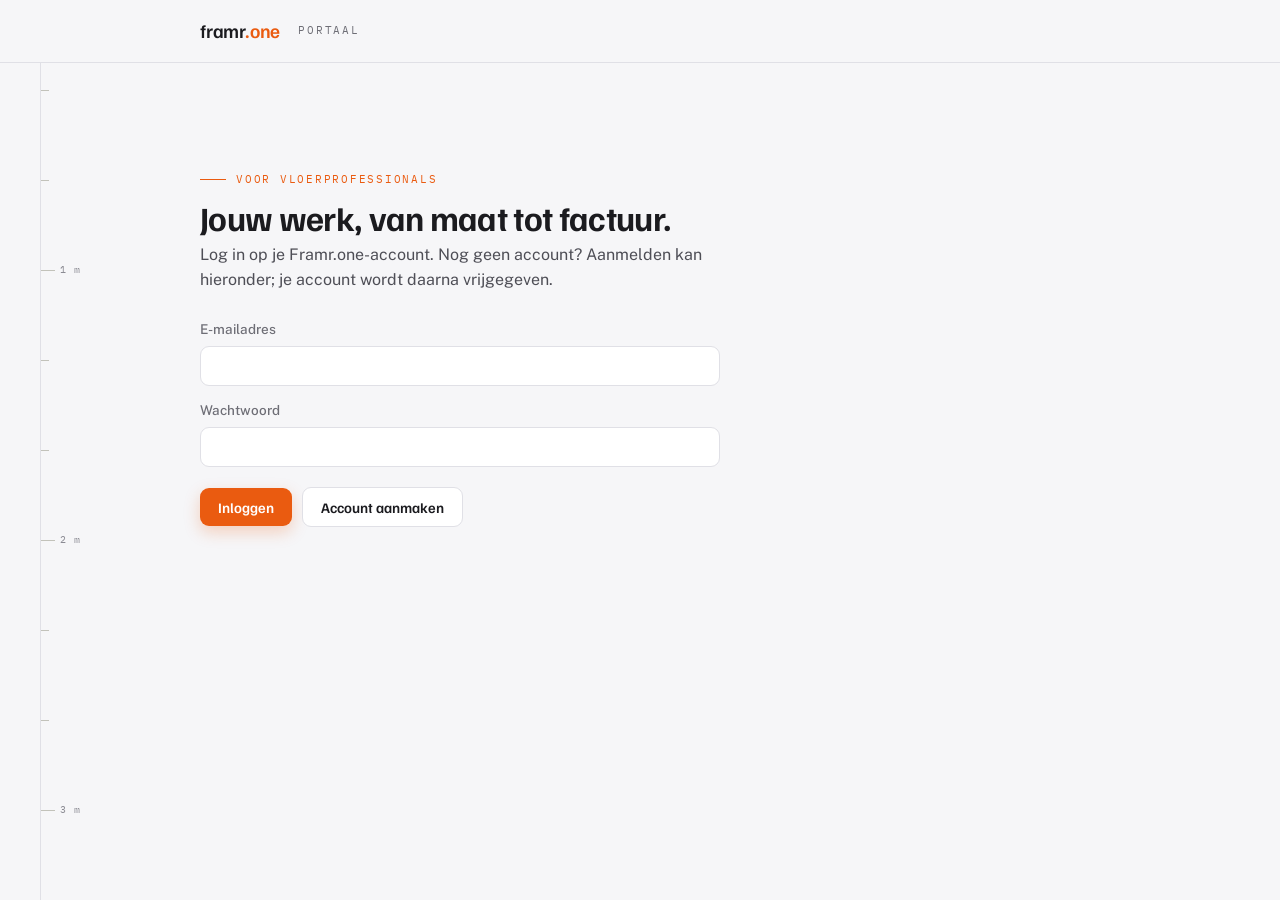
==== app/index.html @ 24c10995 "Publicatie Framr.one Portaal 4e0bba9" ====
<!doctype html>
<html lang="nl">
<head>
<meta charset="utf-8">
<meta name="viewport" content="width=device-width, initial-scale=1">
<title>Framr.one Portaal</title>
<link rel="preconnect" href="https://fonts.googleapis.com">
<link rel="preconnect" href="https://fonts.gstatic.com" crossorigin>
<link href="https://fonts.googleapis.com/css2?family=Familjen+Grotesk:wght@500;600;700&family=Public+Sans:wght@400;500;600&family=IBM+Plex+Mono:wght@400;500&display=swap" rel="stylesheet">
<link rel="stylesheet" href="/app/framr.css">
</head>
<body>

<div class="fr-rail" aria-hidden="true">
  <div class="basis"></div>
  <div class="voortgang" id="fr-voortgang"></div>
</div>

<header class="fr-top">
  <div class="fr-top-binnen">
    <a href="/" class="fr-merk" data-route>framr<span class="one">.one</span></a>
    <span class="fr-merk-label">Portaal</span>
  </div>
</header>

<nav class="fr-nav">
  <div class="fr-nav-binnen" id="fr-tabs"></div>
</nav>

<main class="fr-inhoud" id="fr-scherm"></main>

<script src="/app/config.js"></script>
<script type="module" src="/app/framr.js"></script>
</body>
</html>
---- app/framr.css ----
/* Framr.one ontwerpsysteem, tokens uit het Claude Design-ontwerp van Jelle (besluit 2026-08-21).
   Oranje is het enige accent; maten en labels altijd in mono. */

:root {
  --grond: #F6F6F8;
  --vlak: #FFFFFF;
  --inkt: #1B1B1F;
  --tekst: #4E4E56;
  --label: #6E6E76;
  --stil: #8B8B93;
  --lijn: #E0E0E6;
  --lijn-zacht: #E8E8ED;
  --maatlijn: #C2C2BA;
  --oranje: #EA5B10;
  --oranje-donker: #CE4A08;
  --oranje-zacht: #FDEBE0;
  --kop: "Familjen Grotesk", "Helvetica Neue", Arial, sans-serif;
  --lopend: "Public Sans", "Helvetica Neue", Arial, sans-serif;
  --mono: "IBM Plex Mono", "SF Mono", Consolas, monospace;
}

* { box-sizing: border-box; }

/* Het hidden-attribuut moet ook winnen van een klasse die display zet. Zonder deze regel blijft een
   verborgen .fr-veldrij gewoon staan: display:flex uit de klasse overschrijft de standaardregel van
   de browser, en dan verbergt hidden niets meer. */
[hidden] { display: none !important; }

html, body {
  margin: 0;
  background: var(--grond);
  color: var(--inkt);
  font-family: var(--lopend);
  font-size: 16px;
  line-height: 1.55;
}

h1, h2, h3, .fr-merk, .fr-knop, .fr-tab, .fr-seg button { font-family: var(--kop); }

a { color: var(--inkt); text-decoration: none; }
a:hover { color: var(--oranje); }

/* De maatlijn langs de linkerkant: de basislijn met streepjes, en de oranje
   voortgang die meetekent met het scrollen. */
.fr-rail { position: fixed; top: 0; left: 40px; bottom: 0; width: 60px; z-index: 40; pointer-events: none; }
.fr-rail .basis { position: absolute; left: 0; top: 0; bottom: 0; width: 1px; background: var(--lijn); }
.fr-rail .voortgang { position: absolute; left: 0; top: 0; width: 1px; height: 0; background: var(--oranje); }
.fr-rail .tick { position: absolute; left: 1px; width: 8px; height: 1px; background: var(--maatlijn); }
.fr-rail .tick.groot { width: 14px; }
.fr-rail .maat { position: absolute; left: 20px; transform: translateY(-50%); font-family: var(--mono); font-size: 10px; letter-spacing: .1em; color: var(--stil); }

/* Kop van de pagina */
.fr-top { position: sticky; top: 0; z-index: 50; background: var(--grond); border-bottom: 1px solid var(--lijn); }
.fr-top-binnen { max-width: 1140px; margin: 0 auto; padding: 0 24px 0 130px; display: flex; align-items: center; gap: 18px; height: 62px; }
.fr-merk { font-weight: 600; font-size: 19px; letter-spacing: -0.01em; }
.fr-merk .one { color: var(--oranje); }
.fr-merk-label { font-family: var(--mono); font-size: 11px; letter-spacing: .16em; color: var(--label); text-transform: uppercase; }
.fr-productgroep { margin-left: auto; display: flex; gap: 10px; align-items: center; }
.fr-chip { font-family: var(--mono); font-size: 11px; letter-spacing: .12em; padding: 5px 12px; border-radius: 999px; border: 1px solid var(--lijn); color: var(--label); background: var(--vlak); }
.fr-chip.actief { border-color: var(--oranje); color: var(--oranje); background: var(--oranje-zacht); }

/* Tabbladen als echte links */
.fr-nav { border-bottom: 1px solid var(--lijn); background: var(--grond); position: sticky; top: 62px; z-index: 49; }
.fr-nav-binnen { max-width: 1140px; margin: 0 auto; padding: 0 24px 0 130px; display: flex; gap: 4px; overflow-x: auto; }
.fr-tab { display: block; padding: 12px 14px 10px; font-size: 14.5px; color: var(--tekst); border-bottom: 2px solid transparent; white-space: nowrap; }
.fr-tab:hover { color: var(--inkt); }
.fr-tab.actief { color: var(--inkt); border-bottom-color: var(--oranje); font-weight: 600; }

/* Inhoud */
.fr-inhoud { max-width: 1140px; margin: 0 auto; padding: 36px 24px 90px 130px; }
.fr-eyebrow { font-family: var(--mono); font-size: 11px; letter-spacing: .16em; color: var(--oranje); text-transform: uppercase; display: flex; align-items: center; gap: 10px; }
.fr-eyebrow::before { content: ""; width: 26px; height: 1px; background: var(--oranje); }
h1.fr-kop { font-size: 34px; line-height: 1.12; letter-spacing: -0.02em; margin: 10px 0 6px; text-wrap: balance; }
.fr-onderkop { color: var(--tekst); max-width: 62ch; margin: 0 0 26px; }

/* Tegels op het overzicht */
.fr-tegels { display: grid; grid-template-columns: repeat(auto-fit, minmax(190px, 1fr)); gap: 14px; margin: 22px 0 34px; }
.fr-tegel { background: var(--vlak); border: 1px solid var(--lijn); border-radius: 10px; padding: 16px 18px 14px; }
.fr-tegel .naam { font-family: var(--mono); font-size: 11px; letter-spacing: .14em; color: var(--label); text-transform: uppercase; }
.fr-tegel .waarde { font-size: 27px; font-weight: 600; letter-spacing: -0.02em; margin-top: 6px; font-variant-numeric: tabular-nums; }
.fr-tegel .waarde small { font-size: 14px; font-weight: 400; color: var(--label); }

/* Rustige rijen in plaats van tabellen (besluit 2026-08-18) */
.fr-rijen { display: flex; flex-direction: column; gap: 10px; }
.fr-rij { background: var(--vlak); border: 1px solid var(--lijn); border-radius: 10px; padding: 14px 18px; display: flex; align-items: center; gap: 16px; flex-wrap: wrap; }
.fr-rij .hoofd { font-weight: 600; min-width: 180px; }
.fr-rij .sub { color: var(--label); font-size: 14px; }
.fr-rij .maatje { font-family: var(--mono); font-size: 12px; color: var(--label); letter-spacing: .06em; font-variant-numeric: tabular-nums; }
/* De knoppen achteraan een rij mogen afbreken. Zonder wrap duwden vier knoppen (de inmetingrij op
   de klantkaart) de pagina op een telefoon een stuk breder dan het scherm. */
.fr-rij .rechts { margin-left: auto; display: flex; gap: 8px; align-items: center; flex-wrap: wrap; }

.fr-stand { font-family: var(--mono); font-size: 11px; letter-spacing: .1em; padding: 4px 10px; border-radius: 999px; text-transform: uppercase; }
.fr-stand.open { background: var(--oranje-zacht); color: var(--oranje-donker); }
.fr-stand.klaar { background: #E9F0E9; color: #3D6B45; }
.fr-stand.stil { background: var(--lijn-zacht); color: var(--label); }

/* Knoppen */
.fr-knop { display: inline-block; border: 0; cursor: pointer; font-family: var(--kop); font-size: 14.5px; font-weight: 600; border-radius: 9px; padding: 10px 18px; background: var(--oranje); color: #fff; box-shadow: 0 6px 16px rgba(234, 91, 16, .25); }
.fr-knop:hover { background: var(--oranje-donker); color: #fff; }
.fr-knop.tweede { background: var(--vlak); color: var(--inkt); border: 1px solid var(--lijn); box-shadow: none; }
.fr-knop.tweede:hover { border-color: var(--stil); color: var(--inkt); }
.fr-knop.klein { font-size: 13px; padding: 7px 13px; }

/* Sectiekop binnen een tabblad */
.fr-blokkop { display: flex; align-items: baseline; gap: 14px; margin: 34px 0 14px; }
.fr-blokkop h2 { font-size: 19px; letter-spacing: -0.01em; margin: 0; }
.fr-blokkop .maatje { font-family: var(--mono); font-size: 11px; letter-spacing: .12em; color: var(--stil); }
.fr-blokkop .rechts { margin-left: auto; }

/* De snelkaarten op het overzicht: waar je aan een klus begint. Geen tegel met een getal maar een
   deur met een zin eronder, want dit is het enige blok op het scherm waar je op klikt om te
   beginnen in plaats van om te kijken. */
.fr-snel { display: grid; grid-template-columns: repeat(auto-fit, minmax(240px, 1fr)); gap: 14px; margin: 0 0 10px; }
.fr-kaart { display: block; background: var(--vlak); border: 1px solid var(--lijn); border-radius: 10px; padding: 18px 20px; }
.fr-kaart:hover { border-color: var(--oranje); color: var(--inkt); }
.fr-kaart .k { display: block; font-family: var(--kop); font-size: 16px; font-weight: 600; margin-bottom: 4px; }
.fr-kaart .o { display: block; font-size: 14px; color: var(--label); line-height: 1.5; }

/* Twee panelen naast elkaar onder de snelkaarten. Op een telefoon vallen ze onder elkaar. */
.fr-twee { display: grid; grid-template-columns: 1fr 1fr; gap: 24px; align-items: start; }
@media (max-width: 860px) { .fr-twee { grid-template-columns: 1fr; gap: 0; } }

/* De schakels onder Mijn bedrijf: wat gebruik je. Aan is de gewone stand, dus die is rustig; uit
   valt op doordat de kaart dooft, want dat is de afwijking die je moet kunnen zien. */
.fr-schakels { display: grid; grid-template-columns: repeat(auto-fit, minmax(260px, 1fr)); gap: 12px; margin-bottom: 10px; }
.fr-schakel {
  text-align: left; background: var(--vlak); border: 1px solid var(--lijn); border-radius: 10px;
  padding: 15px 17px; cursor: pointer; font-family: var(--lopend); color: var(--inkt);
}
.fr-schakel:hover { border-color: var(--oranje); }
.fr-schakel .k { display: flex; align-items: baseline; gap: 10px; font-family: var(--kop); font-size: 15px; font-weight: 600; margin-bottom: 4px; }
.fr-schakel .stand { font-family: var(--mono); font-size: 10.5px; letter-spacing: .14em; text-transform: uppercase; color: var(--stil); margin-left: auto; }
.fr-schakel.aan .stand { color: var(--oranje); }
.fr-schakel .o { display: block; font-size: 13.5px; color: var(--label); line-height: 1.5; }
.fr-schakel:not(.aan) { background: transparent; border-style: dashed; }
.fr-schakel:not(.aan) .k, .fr-schakel:not(.aan) .o { color: var(--stil); }

/* De balk boven een lijst: zoeken links, de filterknop en het sorteren ernaast. De standen komen
   uit in een rij eronder, in het vlak zelf, zodat er niets over de lijst heen zweeft. */
.fr-zoekbalk { display: flex; gap: 10px; flex-wrap: wrap; align-items: center; margin-bottom: 14px; }
.fr-zoekbalk input[type="search"], .fr-zoekbalk select {
  min-height: 40px; padding: 8px 12px; border: 1px solid var(--lijn); border-radius: 8px;
  background: var(--vlak); color: var(--inkt); font-family: var(--lopend); font-size: 15px;
}
.fr-zoekbalk input[type="search"] { flex: 1; min-width: 200px; max-width: 340px; }
.fr-zoekbalk input[type="search"]:focus, .fr-zoekbalk select:focus { outline: none; border-color: var(--oranje); }
.fr-filterrij { flex-basis: 100%; display: flex; gap: 8px; flex-wrap: wrap; align-items: center; padding: 10px 12px; background: var(--vlak); border: 1px solid var(--lijn); border-radius: 8px; }

/* Leeg scherm dat vertelt wat er komt */
.fr-leeg { background: var(--vlak); border: 1px dashed var(--lijn); border-radius: 10px; padding: 34px 28px; color: var(--tekst); max-width: 66ch; }
.fr-leeg .naam { font-family: var(--mono); font-size: 11px; letter-spacing: .14em; color: var(--oranje); text-transform: uppercase; margin-bottom: 8px; }

/* Formulieren */
.fr-login { max-width: 520px; margin-top: 8vh; }
.fr-form { display: flex; flex-direction: column; gap: 14px; margin-top: 18px; max-width: 520px; }
.fr-form-breed { max-width: 860px; }
.fr-form label { display: flex; flex-direction: column; gap: 6px; font-size: 13.5px; font-weight: 500; color: var(--label); flex: 1; min-width: 140px; }
.fr-form input, .fr-form select, .fr-form textarea {
  font-family: var(--kop); font-size: 15px; color: var(--inkt);
  background: var(--vlak); border: 1px solid var(--lijn); border-radius: 9px; padding: 10px 12px;
}
.fr-form input:focus, .fr-form select:focus, .fr-form textarea:focus { outline: 2px solid var(--oranje); outline-offset: 0; border-color: var(--oranje); }
/* Een los veld buiten een formulier, met alleen de invultekst als label. Voor blokken waar de rij
   zichzelf uitlegt, zoals het nieuw-klus-blok boven de klussenlijst. */
.fr-in {
  font-family: var(--kop); font-size: 15px; color: var(--inkt); flex: 1; min-width: 150px;
  background: var(--vlak); border: 1px solid var(--lijn); border-radius: 9px; padding: 10px 12px;
}
.fr-in:focus { outline: 2px solid var(--oranje); outline-offset: 0; border-color: var(--oranje); }
/* Een keuzelijst die in een rij meeloopt, naast de knoppen. */
.fr-in.klein { padding: 6px 9px; font-size: 12.5px; max-width: 190px; }
.fr-veldlabel { display: flex; flex-direction: column; gap: 6px; font-size: 13.5px; font-weight: 500; color: var(--label); flex: 1; min-width: 140px; }
.fr-veldrij { display: flex; gap: 12px; flex-wrap: wrap; }
.fr-veldrij + .fr-veldrij { margin-top: 12px; }

/* Bladeren onder een lijst, en de uitleg die eronder hoort te staan. */
/* Een rij losse keuzeknoppen, zoals de stappen van een klus. */
.fr-chips { display: flex; gap: 8px; flex-wrap: wrap; align-items: center; margin-bottom: 8px; }

.fr-blader { display: flex; justify-content: flex-end; align-items: center; gap: 14px; margin-top: 14px; }
.fr-blader:empty { display: none; }
.fr-note { border-left: 2px solid var(--oranje); padding: 2px 0 2px 14px; margin: 26px 0 0;
  font-size: 14px; color: var(--tekst); max-width: 74ch; line-height: 1.55; }
.fr-note b { color: var(--inkt); }
.fr-knoppenrij { display: flex; gap: 10px; flex-wrap: wrap; align-items: center; margin-top: 6px; }
.fr-formfout { color: var(--oranje-donker); font-size: 14px; min-height: 1.2em; }
.fr-logoveld { display: flex; gap: 16px; align-items: flex-start; flex-wrap: wrap; }
.fr-logovak {
  width: 150px; height: 76px; border: 1px dashed var(--lijn); border-radius: 9px; background: var(--vlak);
  display: flex; align-items: center; justify-content: center; overflow: hidden; padding: 8px; flex: none;
}
.fr-logovak img { max-width: 100%; max-height: 100%; object-fit: contain; }
.fr-logovak span { font-family: var(--mono); font-size: 10px; letter-spacing: .12em; text-transform: uppercase; color: var(--label); }
.fr-logoveld > div { display: flex; flex-direction: column; gap: 8px; align-items: flex-start; flex: 1; min-width: 220px; }
.fr-logoveld .fr-hint { max-width: 52ch; }
.fr-vinkbtw {
  font-family: var(--mono); font-size: 11px; color: var(--label);
  background: var(--vlak); border: 1px solid var(--lijn); border-radius: 7px; padding: 4px 6px;
}
.fr-ruimte { border: 1px solid var(--lijn); border-radius: 10px; padding: 14px 16px 10px; background: var(--vlak); display: flex; flex-direction: column; gap: 10px; }
.fr-ruimte legend { font-family: var(--mono); font-size: 11px; letter-spacing: .14em; text-transform: uppercase; color: var(--oranje); padding: 0 6px; }
.fr-ruimtesom { margin: 0; font-family: var(--mono); font-size: 12px; color: var(--label); }

/* De calculator: invoer links, de bestelling rechts */
.fr-calc { display: grid; grid-template-columns: 1fr 1.05fr; gap: 0; border: 1px solid var(--lijn); border-radius: 12px; background: var(--vlak); overflow: hidden; }
.fr-calc-in { padding: 26px; border-right: 1px solid var(--lijn); }
.fr-calc-uit { padding: 26px; background: var(--grond); }
.fr-calc-pt { font-family: var(--mono); font-size: 11px; letter-spacing: .16em; text-transform: uppercase; color: var(--oranje); margin: 22px 0 12px; }
.fr-calc-pt:first-child { margin-top: 0; }
.fr-hint { font-family: var(--mono); font-size: 11.5px; color: var(--stil); letter-spacing: .02em; font-weight: 400; }
.fr-seg { display: flex; flex-wrap: wrap; gap: 6px; }
.fr-seg button { flex: 1 1 auto; min-width: 90px; padding: 9px 10px; border: 1px solid var(--lijn); background: var(--vlak); color: var(--tekst); border-radius: 8px; font-family: var(--kop); font-size: 13.5px; font-weight: 500; cursor: pointer; }
.fr-seg button:hover { border-color: var(--oranje); }
.fr-seg button.aan { background: var(--oranje); border-color: var(--oranje); color: #fff; }
.fr-seg.klein button { flex: 0 0 auto; min-width: 0; font-family: var(--mono); font-size: 10.5px; letter-spacing: .08em; text-transform: uppercase; padding: 5px 10px; }
.fr-acc { border: 1px solid var(--lijn-zacht); border-radius: 10px; padding: 12px 14px; background: var(--grond); display: flex; flex-direction: column; gap: 8px; }
.fr-acc .kop { flex-direction: row; align-items: center; gap: 8px; font-size: 14.5px; font-weight: 600; color: var(--inkt); }
.fr-acc .kop input { width: 16px; height: 16px; accent-color: var(--oranje); }
.fr-acc .advies { font-family: var(--mono); font-size: 9.5px; letter-spacing: .1em; text-transform: uppercase; color: var(--oranje-donker); border: 1px solid var(--oranje); border-radius: 4px; padding: 1px 6px; }
.fr-acc:has(.kop input:not(:checked)) { opacity: .55; }
/* Per toebehoren: levert de klant het zelf. Klein en rechts, want het is de uitzondering. */
.fr-acc .fr-acc-klant { margin-left: auto; font-family: var(--mono); font-size: 10.5px; letter-spacing: .08em; text-transform: uppercase; color: var(--label); font-weight: 400; display: inline-flex; align-items: center; gap: 5px; }
.fr-acc .fr-acc-klant input { width: 13px; height: 13px; }
.fr-acc:has(.fr-acc-klant input:checked) .fr-acc-klant { color: var(--oranje-donker); }
.fr-calc-verlies { font-family: var(--mono); font-size: 12px; color: var(--oranje-donker); background: var(--vlak); border: 1px solid var(--lijn); border-radius: 8px; padding: 10px 12px; margin: 12px 0 8px; line-height: 1.5; }
/* De kop boven de regels van een vloer, als een klus er meer dan een heeft. */
.fr-calc-vloerkop { font-size: 13px; font-weight: 600; color: var(--inkt); margin: 18px 0 0; padding-top: 14px; border-top: 2px solid var(--lijn); }
.fr-calc-vloerkop:first-child { margin-top: 0; padding-top: 0; border-top: 0; }
.fr-calc-vloerkop .qty { font-family: var(--mono); font-size: 11px; font-weight: 400; color: var(--stil); margin-left: 6px; }
.fr-calc-verlies:empty { display: none; }
/* Wat er aanstond maar niet te rekenen viel; hoort op te vallen, want het scheelt in de bestelling. */
.fr-calc-mist { font-family: var(--mono); font-size: 12px; color: #8A3B12; background: #FDF1E7; border: 1px solid var(--oranje); border-radius: 8px; padding: 10px 12px; margin: 12px 0 4px; line-height: 1.6; }
/* Een toebehoren dat niet in de prijslijst staat: zichtbaar uit, niet stilzwijgend weg. */
.fr-acc.fr-acc-leeg { opacity: .55; }
.fr-calc-row { display: flex; justify-content: space-between; align-items: flex-start; padding: 11px 0; border-bottom: 1px solid var(--lijn-zacht); }
.fr-calc-row .k { font-size: 13.5px; color: var(--inkt); flex: 1; padding-right: 12px; }
.fr-calc-row .k small { display: block; color: var(--stil); font-family: var(--mono); font-size: 11px; line-height: 1.5; margin-top: 3px; }
.fr-calc-row .k .qty { font-family: var(--mono); color: var(--oranje-donker); font-size: 12px; margin-left: 4px; }
.fr-calc-row .v { font-family: var(--mono); font-size: 15px; font-weight: 500; white-space: nowrap; font-variant-numeric: tabular-nums; }
.fr-calc-tot { margin-top: 18px; padding: 18px 20px; background: var(--vlak); border: 1px solid var(--oranje); border-radius: 10px; }
.fr-calc-tot .regel { font-family: var(--mono); font-size: 12px; color: var(--label); line-height: 1.8; }
.fr-calc-tot .regel.groen { color: #3D6B45; }
/* Een regel met het bedrag aan de rechterkant, voor de btw-uitsplitsing op een factuur. */
.fr-calc-tot .regel.tweekant { display: flex; justify-content: space-between; gap: 14px; font-variant-numeric: tabular-nums; }
.fr-calc-tot .som { display: flex; justify-content: space-between; align-items: baseline; gap: 14px; padding: 10px 0 0; font-size: 13.5px; color: var(--tekst); }
.fr-calc-tot .som b { font-family: var(--mono); font-size: 17px; color: var(--inkt); font-variant-numeric: tabular-nums; }
.fr-calc-tot .som.marge { border-top: 1px solid var(--lijn-zacht); margin-top: 8px; padding-top: 10px; }
.fr-calc-tot .som.marge span { font-weight: 600; color: var(--inkt); }
.fr-calc-tot .som.marge b { color: var(--oranje-donker); }
@media (max-width: 900px) {
  .fr-calc { grid-template-columns: 1fr; }
  .fr-calc-in { border-right: 0; border-bottom: 1px solid var(--lijn); }
}

/* De vaststel-vragen en de werkzaamheden-checklist van de inmeetkaart */
.fr-vast { display: grid; grid-template-columns: 1fr 1fr; gap: 16px 26px; margin: 14px 0 6px; }
.fr-vast .vraag .v { display: block; font-family: var(--mono); font-size: 11px; letter-spacing: .14em; text-transform: uppercase; color: var(--label); margin-bottom: 8px; }
.fr-vast .keuzes { display: flex; flex-wrap: wrap; gap: 6px; }
.fr-keuze { padding: 8px 13px; border: 1px solid var(--lijn); background: var(--vlak); color: var(--tekst); border-radius: 8px; font-family: var(--kop); font-size: 13.5px; font-weight: 500; cursor: pointer; }
.fr-keuze:hover { border-color: var(--oranje); }
.fr-keuze.aan { background: var(--oranje); border-color: var(--oranje); color: #fff; }
.fr-checklist { display: grid; grid-template-columns: 1fr 1fr; gap: 0 30px; margin-top: 6px; }
.fr-checklist .cgroep { grid-column: 1 / -1; font-family: var(--mono); font-size: 11px; letter-spacing: .14em; text-transform: uppercase; color: var(--oranje-donker); margin: 18px 0 4px; }
.fr-checklist label { display: flex; align-items: flex-start; gap: 10px; padding: 9px 0; font-size: 14px; color: var(--tekst); cursor: pointer; border-bottom: 1px solid var(--lijn-zacht); font-weight: 400; flex-direction: row; }
.fr-checklist label b { color: var(--inkt); font-weight: 500; }
.fr-checklist label .o { display: block; font-size: 12px; color: var(--stil); margin-top: 2px; }
.fr-checklist input[type="checkbox"] { accent-color: var(--oranje); width: 17px; height: 17px; margin-top: 2px; flex: none; }
.fr-checklist .cvoorstel { font-family: var(--mono); font-size: 9.5px; letter-spacing: .1em; text-transform: uppercase; color: var(--oranje-donker); border: 1px solid var(--oranje); border-radius: 4px; padding: 1px 6px; margin-left: 7px; }
.fr-checklist .cnum { width: 62px; margin-left: 8px; padding: 3px 7px; border: 1px solid var(--lijn); border-radius: 6px; font-family: var(--mono); font-size: 12px; }
@media (max-width: 760px) { .fr-vast, .fr-checklist { grid-template-columns: 1fr; } }

/* Aanvinkrijen op het factuurscherm */
.fr-vinkrij { cursor: pointer; }
.fr-vinkrij input { width: 17px; height: 17px; accent-color: var(--oranje); }
.fr-vinkrij.stil { opacity: .55; }

/* Korte melding onderin beeld */
.fr-melding { position: fixed; left: 50%; bottom: 28px; transform: translateX(-50%);
  background: var(--inkt); color: #fff; font-size: 14px; padding: 10px 18px; border-radius: 9px;
  box-shadow: 0 8px 24px rgba(20, 22, 26, .25); z-index: 90; }

@media (max-width: 760px) {
  .fr-rail { display: none; }
  .fr-top-binnen, .fr-nav-binnen, .fr-inhoud { padding-left: 20px; }
  h1.fr-kop { font-size: 27px; }
  .fr-rij .hoofd { min-width: 0; }
}

@media (prefers-reduced-motion: reduce) {
  .fr-rail .voortgang { transition: none; }
}

/* De inmeetkaart op fase C (03-09-2026): de herkomst van een waarde staat erbij, en per ruimte is
   er een paneel voor wat afwijkt. Een keuze die van boven komt staat gedempt aan; een eigen keuze
   staat vol oranje. Zo is in een oogopslag te zien wat de vakman zelf heeft gezegd. */
.fr-keuze.aan.geerfd { background: var(--oranje-zacht); border-color: var(--oranje); color: var(--oranje-donker); }
.fr-herkomst { font-family: var(--mono); font-size: 9.5px; letter-spacing: .1em; text-transform: uppercase; color: var(--stil); border: 1px dashed var(--lijn); border-radius: 4px; padding: 1px 6px; margin-left: 6px; vertical-align: middle; }
.fr-erf { background: none; border: 0; padding: 0; margin-left: 8px; cursor: pointer; font-family: var(--mono); font-size: 10px; letter-spacing: .06em; color: var(--oranje-donker); text-decoration: underline; text-transform: none; vertical-align: middle; }
.fr-erf:hover { color: var(--oranje); }
.fr-checklist .cvoorstel.stil { color: var(--stil); border-color: var(--lijn); }
.fr-taakgetal { display: inline-flex; align-items: center; gap: 4px; margin-left: 8px; font-family: var(--mono); font-size: 11px; color: var(--label); }
.fr-ruimtevoet { display: flex; align-items: center; justify-content: space-between; gap: 12px; flex-wrap: wrap; }
.fr-afwijk { margin-top: 8px; padding: 12px 14px 4px; border-top: 1px dashed var(--lijn); }
.fr-afwijk .fr-vast { margin-top: 8px; }
.fr-afwijk .fr-vast .vraag .v { font-size: 10px; }
.fr-afwijk .fr-keuze { padding: 5px 10px; font-size: 12.5px; }
.fr-checklist.compact label { padding: 6px 0; font-size: 13px; }
.fr-checklist.compact .cgroep { margin: 10px 0 2px; }

/* Verdiepingen (stap 2): een kop met de naam en haar ruimtes eronder. Zonder verdiepingen is er
   geen kop en staan de ruimtes zoals ze altijd stonden. */
.fr-zone + .fr-zone { margin-top: 18px; }
.fr-zonekop { display: flex; align-items: center; gap: 12px; flex-wrap: wrap; padding: 10px 14px; margin-bottom: 10px; background: var(--oranje-zacht); border: 1px solid var(--oranje); border-radius: 10px; }
.fr-zonekop.stil { background: transparent; border: 1px dashed var(--lijn); }
.fr-zonekop .fr-eyebrow::before { background: currentColor; }
.fr-zonekop input.fr-in { flex: 1; min-width: 160px; max-width: 320px; font-weight: 600; }
.fr-zonekop .fr-knoppenrij { margin-left: auto; }
.fr-zoneruimtes { display: flex; flex-direction: column; gap: 10px; }
.fr-zoneruimtes:empty { min-height: 0; }
.fr-zone .fr-afwijk { margin: 0 0 10px; padding: 12px 14px 4px; border: 1px dashed var(--lijn); border-radius: 10px; background: var(--vlak); }
#im-ruimtes { display: flex; flex-direction: column; gap: 10px; }

/* Adresvoorstellen van PDOK onder een adresveld (05-09-2026). Vast gepositioneerd, zodat de rij
   eromheen niet van hoogte verandert en de lijst boven alles uit komt. */
.fr-adreslijst { position: fixed; z-index: 95; background: var(--vlak); border: 1px solid var(--lijn); border-radius: 9px; box-shadow: 0 10px 28px rgba(20, 22, 26, .14); overflow: hidden; }
.fr-adreslijst .rij { display: flex; justify-content: space-between; gap: 12px; padding: 9px 12px; cursor: pointer; font-size: 14px; border-bottom: 1px solid var(--lijn-zacht); }
.fr-adreslijst .rij b { font-weight: 600; color: var(--inkt); }
.fr-adreslijst .rij span { font-family: var(--mono); font-size: 12px; color: var(--label); white-space: nowrap; }
.fr-adreslijst .rij:hover, .fr-adreslijst .rij.actief { background: var(--oranje-zacht); }
.fr-adreslijst .bron { font-family: var(--mono); font-size: 9.5px; letter-spacing: .1em; text-transform: uppercase; color: var(--stil); padding: 5px 12px; }

/* Vlakken en wanden (stap 3 en 4): panelen in de ruimte, alleen zichtbaar als hij ze openklapt.
   Een rij per vlak of per wand, met de onderbrekingen van een wand ingesprongen eronder. */
.fr-geo .fr-vlak, .fr-geo .fr-wand { align-items: flex-end; padding: 8px 0; border-bottom: 1px solid var(--lijn-zacht); }
.fr-geo .fr-vlak .maatje, .fr-geo .fr-wand .maatje { align-self: center; min-width: 80px; text-align: right; }
.fr-geo .fr-wand { display: flex; flex-direction: column; align-items: stretch; gap: 6px; }
.fr-geo .fr-opening { margin-left: 24px; padding-left: 12px; border-left: 2px solid var(--lijn); align-items: flex-end; }
.fr-geo .fr-seg.klein button { padding: 7px 10px; }
.fr-geo [data-geosom] { margin: 10px 0 4px; color: var(--inkt); }
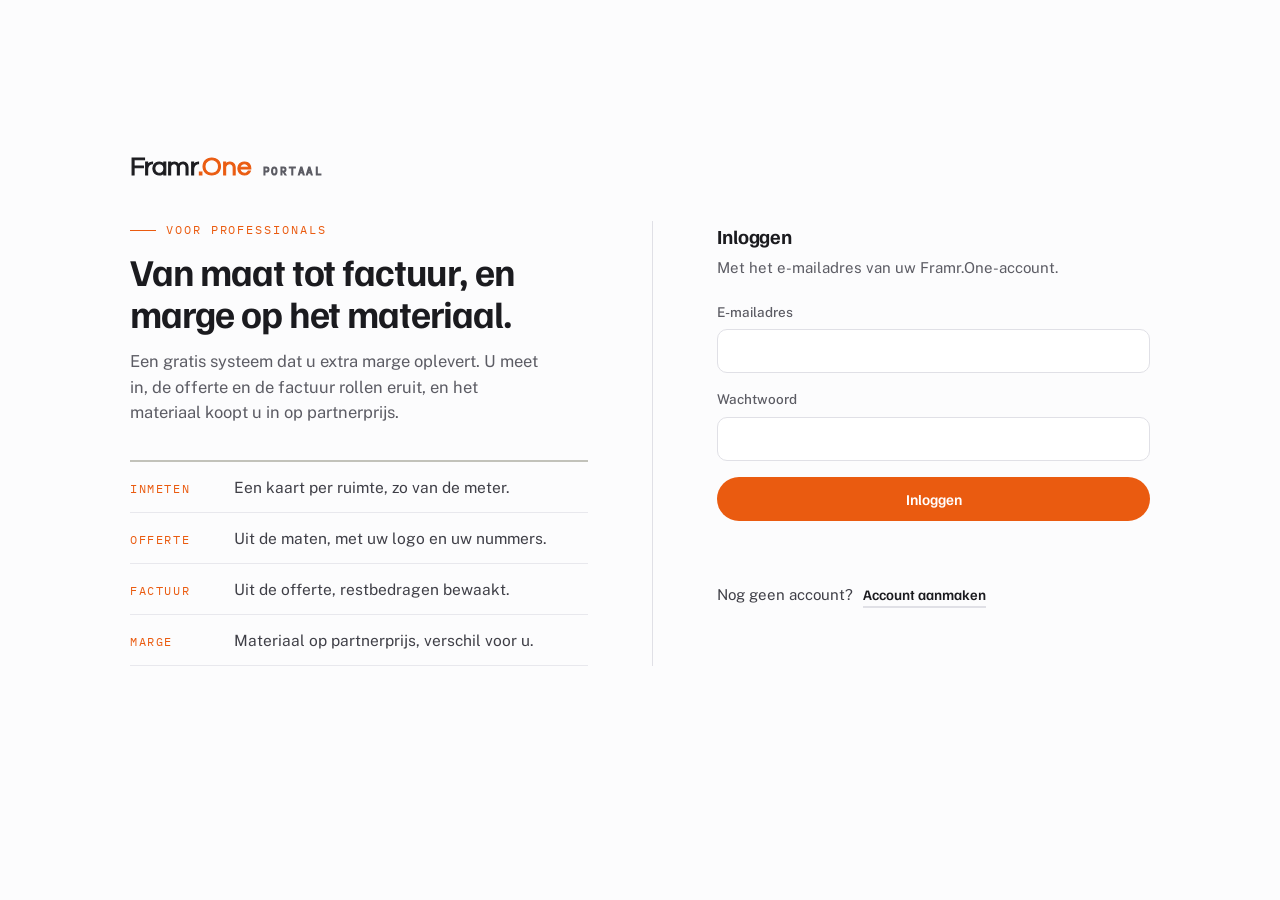
==== commit 4b0f7576: "Publicatie Framr.One Portaal 8d33d6c" ====
--- a/app/index.html
+++ b/app/index.html
@@ -3,31 +3,30 @@
 <head>
 <meta charset="utf-8">
 <meta name="viewport" content="width=device-width, initial-scale=1">
-<title>Framr.one Portaal</title>
+<title>Framr.One Portaal</title>
 <link rel="preconnect" href="https://fonts.googleapis.com">
 <link rel="preconnect" href="https://fonts.gstatic.com" crossorigin>
-<link href="https://fonts.googleapis.com/css2?family=Familjen+Grotesk:wght@500;600;700&family=Public+Sans:wght@400;500;600&family=IBM+Plex+Mono:wght@400;500&display=swap" rel="stylesheet">
+<link href="https://fonts.googleapis.com/css2?family=Familjen+Grotesk:wght@500;600;700&family=Questrial&family=Public+Sans:wght@400;500;600&family=IBM+Plex+Mono:wght@400;500&display=swap" rel="stylesheet">
 <link rel="stylesheet" href="/app/framr.css">
 </head>
 <body>
 
-<div class="fr-rail" aria-hidden="true">
-  <div class="basis"></div>
-  <div class="voortgang" id="fr-voortgang"></div>
+<div class="fr-schil">
+  <aside class="fr-zij" id="fr-zij">
+    <div class="fr-rail" aria-hidden="true">
+      <div class="basis"></div>
+      <div class="voortgang" id="fr-voortgang"></div>
+    </div>
+    <a href="/" class="fr-merk" data-route><span class="fr-merk-naam">Framr<span class="one">.One</span></span><span class="fr-merk-label">Portaal</span></a>
+    <nav class="fr-nav" id="fr-tabs" aria-label="Onderdelen"></nav>
+    <a class="fr-zijvoet" id="fr-zijvoet" href="/bedrijf" data-route>
+      <span class="naam">Mijn bedrijf</span>
+      <span class="sub">Mijn bedrijf</span>
+    </a>
+  </aside>
+
+  <main class="fr-inhoud" id="fr-scherm"></main>
 </div>
-
-<header class="fr-top">
-  <div class="fr-top-binnen">
-    <a href="/" class="fr-merk" data-route>framr<span class="one">.one</span></a>
-    <span class="fr-merk-label">Portaal</span>
-  </div>
-</header>
-
-<nav class="fr-nav">
-  <div class="fr-nav-binnen" id="fr-tabs"></div>
-</nav>
-
-<main class="fr-inhoud" id="fr-scherm"></main>
 
 <script src="/app/config.js"></script>
 <script type="module" src="/app/framr.js"></script>
--- a/app/framr.css
+++ b/app/framr.css
@@ -1,22 +1,39 @@
-/* Framr.one ontwerpsysteem, tokens uit het Claude Design-ontwerp van Jelle (besluit 2026-08-21).
-   Oranje is het enige accent; maten en labels altijd in mono. */
+/* Framr.One ontwerpsysteem. De tokens komen uit het Claude Design-ontwerp van Jelle (besluit
+   2026-08-21); de maat en de indeling uit werkblad 2 op het ontwerpcanvas (akkoord Jelle
+   12-09-2026): menu links met de maatlijn erin, alles een maat groter, lijnen in plaats van dozen,
+   en geen donkere vullingen. Oranje is het enige accent en de enige selectiekleur; maten en labels
+   staan altijd in mono. */
 
 :root {
-  --grond: #F6F6F8;
+  --grond: #FCFCFD;
   --vlak: #FFFFFF;
   --inkt: #1B1B1F;
-  --tekst: #4E4E56;
-  --label: #6E6E76;
-  --stil: #8B8B93;
+  --tekst: #3F3F47;
+  --label: #5C5C64;
+  --stil: #74747C;
   --lijn: #E0E0E6;
   --lijn-zacht: #E8E8ED;
   --maatlijn: #C2C2BA;
   --oranje: #EA5B10;
   --oranje-donker: #CE4A08;
   --oranje-zacht: #FDEBE0;
+  --groen: #1FA45A;
+  --groen-zacht: #D6F2E1;
+  --groen-tekst: #2E7D4F;
   --kop: "Familjen Grotesk", "Helvetica Neue", Arial, sans-serif;
+  /* Het woordmerk staat los van de koppen. Gekozen door Jelle op 12-09-2026 voor de site en op
+     13-09-2026 vastgesteld als het definitieve logo, dus ook hier: Questrial, hoofdletter F, de
+     rest klein, en ".One" samen in oranje. Questrial heeft maar een gewicht en leest daardoor dun;
+     de dikte komt van een lijn op de letter, wat de ronde vorm heel laat.
+
+     Het portaal draagt hem iets dikker dan de site (0.042 tegen 0.028), op verzoek van Jelle. Dat
+     past ook bij waar hij staat: in de menukolom is hij kleiner dan de kop van de site, en dun
+     leest slechter naarmate de letter kleiner wordt. */
+  --merk: "Questrial", "Century Gothic", "Helvetica Neue", Arial, sans-serif;
+  --merk-dikte: 0.042em;
   --lopend: "Public Sans", "Helvetica Neue", Arial, sans-serif;
   --mono: "IBM Plex Mono", "SF Mono", Consolas, monospace;
+  --zij: 248px;
 }
 
 * { box-sizing: border-box; }
@@ -35,306 +52,664 @@
   line-height: 1.55;
 }
 
-h1, h2, h3, .fr-merk, .fr-knop, .fr-tab, .fr-seg button { font-family: var(--kop); }
+h1, h2, h3, .fr-merk, .fr-knop, .fr-tab, .fr-seg button, .fr-keuze, .fr-in, .fr-rij .hoofd,
+.fr-form input, .fr-form select, .fr-form textarea { font-family: var(--kop); }
 
 a { color: var(--inkt); text-decoration: none; }
 a:hover { color: var(--oranje); }
 
-/* De maatlijn langs de linkerkant: de basislijn met streepjes, en de oranje
-   voortgang die meetekent met het scrollen. */
-.fr-rail { position: fixed; top: 0; left: 40px; bottom: 0; width: 60px; z-index: 40; pointer-events: none; }
+/* ---------- de schil: menu links, het blad rechts ---------- */
+
+.fr-schil { display: flex; min-height: 100vh; }
+
+.fr-zij {
+  width: var(--zij); flex: none; position: sticky; top: 0; height: 100vh; overflow: hidden;
+  background: var(--vlak); border-right: 1px solid var(--lijn);
+  display: flex; flex-direction: column; padding: 28px 0 24px;
+}
+
+/* De maatlijn in het menu: de basislijn met een streepje per onderdeel, en de oranje voortgang
+   die meetekent met het scrollen. */
+.fr-rail { position: absolute; left: 22px; top: 104px; bottom: 92px; width: 1px; pointer-events: none; }
 .fr-rail .basis { position: absolute; left: 0; top: 0; bottom: 0; width: 1px; background: var(--lijn); }
-.fr-rail .voortgang { position: absolute; left: 0; top: 0; width: 1px; height: 0; background: var(--oranje); }
-.fr-rail .tick { position: absolute; left: 1px; width: 8px; height: 1px; background: var(--maatlijn); }
-.fr-rail .tick.groot { width: 14px; }
-.fr-rail .maat { position: absolute; left: 20px; transform: translateY(-50%); font-family: var(--mono); font-size: 10px; letter-spacing: .1em; color: var(--stil); }
-
-/* Kop van de pagina */
-.fr-top { position: sticky; top: 0; z-index: 50; background: var(--grond); border-bottom: 1px solid var(--lijn); }
-.fr-top-binnen { max-width: 1140px; margin: 0 auto; padding: 0 24px 0 130px; display: flex; align-items: center; gap: 18px; height: 62px; }
-.fr-merk { font-weight: 600; font-size: 19px; letter-spacing: -0.01em; }
+.fr-rail .voortgang { position: absolute; left: 0; top: 0; width: 1px; height: 0; background: var(--oranje); transition: height .12s linear; }
+
+.fr-merk { display: block; padding: 0 22px 26px 36px; font-family: var(--merk); font-weight: 400; font-size: 25px; letter-spacing: -0.01em; line-height: 1.2; color: var(--inkt); -webkit-text-stroke: var(--merk-dikte) currentColor; paint-order: stroke fill; }
+.fr-merk:hover { color: var(--inkt); }
 .fr-merk .one { color: var(--oranje); }
-.fr-merk-label { font-family: var(--mono); font-size: 11px; letter-spacing: .16em; color: var(--label); text-transform: uppercase; }
-.fr-productgroep { margin-left: auto; display: flex; gap: 10px; align-items: center; }
-.fr-chip { font-family: var(--mono); font-size: 11px; letter-spacing: .12em; padding: 5px 12px; border-radius: 999px; border: 1px solid var(--lijn); color: var(--label); background: var(--vlak); }
-.fr-chip.actief { border-color: var(--oranje); color: var(--oranje); background: var(--oranje-zacht); }
-
-/* Tabbladen als echte links */
-.fr-nav { border-bottom: 1px solid var(--lijn); background: var(--grond); position: sticky; top: 62px; z-index: 49; }
-.fr-nav-binnen { max-width: 1140px; margin: 0 auto; padding: 0 24px 0 130px; display: flex; gap: 4px; overflow-x: auto; }
-.fr-tab { display: block; padding: 12px 14px 10px; font-size: 14.5px; color: var(--tekst); border-bottom: 2px solid transparent; white-space: nowrap; }
-.fr-tab:hover { color: var(--inkt); }
-.fr-tab.actief { color: var(--inkt); border-bottom-color: var(--oranje); font-weight: 600; }
-
-/* Inhoud */
-.fr-inhoud { max-width: 1140px; margin: 0 auto; padding: 36px 24px 90px 130px; }
-.fr-eyebrow { font-family: var(--mono); font-size: 11px; letter-spacing: .16em; color: var(--oranje); text-transform: uppercase; display: flex; align-items: center; gap: 10px; }
-.fr-eyebrow::before { content: ""; width: 26px; height: 1px; background: var(--oranje); }
-h1.fr-kop { font-size: 34px; line-height: 1.12; letter-spacing: -0.02em; margin: 10px 0 6px; text-wrap: balance; }
-.fr-onderkop { color: var(--tekst); max-width: 62ch; margin: 0 0 26px; }
-
-/* Tegels op het overzicht */
-.fr-tegels { display: grid; grid-template-columns: repeat(auto-fit, minmax(190px, 1fr)); gap: 14px; margin: 22px 0 34px; }
-.fr-tegel { background: var(--vlak); border: 1px solid var(--lijn); border-radius: 10px; padding: 16px 18px 14px; }
-.fr-tegel .naam { font-family: var(--mono); font-size: 11px; letter-spacing: .14em; color: var(--label); text-transform: uppercase; }
-.fr-tegel .waarde { font-size: 27px; font-weight: 600; letter-spacing: -0.02em; margin-top: 6px; font-variant-numeric: tabular-nums; }
-.fr-tegel .waarde small { font-size: 14px; font-weight: 400; color: var(--label); }
-
-/* Rustige rijen in plaats van tabellen (besluit 2026-08-18) */
-.fr-rijen { display: flex; flex-direction: column; gap: 10px; }
-.fr-rij { background: var(--vlak); border: 1px solid var(--lijn); border-radius: 10px; padding: 14px 18px; display: flex; align-items: center; gap: 16px; flex-wrap: wrap; }
-.fr-rij .hoofd { font-weight: 600; min-width: 180px; }
-.fr-rij .sub { color: var(--label); font-size: 14px; }
-.fr-rij .maatje { font-family: var(--mono); font-size: 12px; color: var(--label); letter-spacing: .06em; font-variant-numeric: tabular-nums; }
+/* Het woordmerk is een woord en geen drie losse stukken. Zonder deze omhulling werd Framr in een
+   flexrij een eigen vakje, en dan valt de tussenruimte van de rij ook tussen Framr en .One. Dat was
+   op het inlogscherm goed te zien: een gat van twaalf pixels middenin de naam. */
+.fr-merk-naam, .fr-inlog__merk .naam { white-space: nowrap; }
+.fr-merk-label { display: block; font-family: var(--mono); font-size: 11px; letter-spacing: .16em; color: var(--label); text-transform: uppercase; margin-top: 4px; font-weight: 400; }
+
+.fr-nav { display: flex; flex-direction: column; gap: 2px; }
+.fr-tab {
+  display: flex; align-items: center; gap: 12px; height: 46px; padding: 0 16px 0 22px; margin-right: 18px;
+  font-size: 15px; color: var(--tekst); border-radius: 0 10px 10px 0; white-space: nowrap;
+}
+.fr-tab:hover { color: var(--inkt); background: #F4F4F6; }
+.fr-tab .tick { width: 8px; height: 1px; background: var(--maatlijn); flex: none; }
+.fr-tab svg { flex: none; stroke: var(--stil); }
+.fr-tab.actief { background: var(--oranje-zacht); color: var(--inkt); font-weight: 600; }
+.fr-tab.actief .tick { width: 14px; height: 2px; background: var(--oranje); }
+.fr-tab.actief svg { stroke: var(--oranje); }
+/* Mijn bedrijf staat op een groot scherm onderin het menu, als voet; het menu-item is er voor de
+   telefoon, waar de voet niet past. */
+.fr-tab.bedrijf { display: none; }
+
+.fr-zijvoet { display: block; margin: auto 18px 0 36px; padding-top: 18px; border-top: 1px solid var(--lijn-zacht); }
+.fr-zijvoet .naam { display: block; font-family: var(--kop); font-size: 15px; font-weight: 600; color: var(--inkt); overflow: hidden; text-overflow: ellipsis; white-space: nowrap; }
+.fr-zijvoet .sub { display: block; font-family: var(--mono); font-size: 11px; letter-spacing: .12em; color: var(--stil); text-transform: uppercase; margin-top: 3px; }
+.fr-zijvoet:hover .naam, .fr-zijvoet.actief .sub { color: var(--oranje); }
+
+/* Het blad */
+.fr-inhoud { flex: 1 1 auto; width: 100%; min-width: 0; max-width: 1200px; margin: 0 auto; padding: 48px 56px 72px; }
+
+/* ---------- de kop van een pagina ---------- */
+
+.fr-paginakop { display: flex; align-items: flex-end; gap: 24px 40px; flex-wrap: wrap; margin-bottom: 30px; }
+.fr-paginakop > div:first-child { flex: 1 1 420px; min-width: 0; }
+.fr-paginakop-acties { display: flex; gap: 12px; align-items: center; flex-wrap: wrap; padding-bottom: 6px; }
+.fr-paginakop-acties .fr-stand { font-size: 14.5px; }
+.fr-paginakop-acties .fr-fase { margin-right: 2px; }
+.fr-eyebrow { font-family: var(--mono); font-size: 12px; letter-spacing: .16em; color: var(--oranje); text-transform: uppercase; display: flex; align-items: center; gap: 10px; margin: 0; }
+.fr-eyebrow::before { content: ""; width: 26px; height: 1px; background: var(--oranje); flex: none; }
+h1.fr-kop { font-size: 34px; line-height: 1.12; letter-spacing: -0.02em; font-weight: 600; margin: 10px 0 6px; text-wrap: balance; }
+.fr-onderkop { color: var(--tekst); font-size: 16.5px; max-width: 58ch; margin: 0 0 30px; }
+.fr-paginakop .fr-onderkop { margin-bottom: 0; }
+
+/* ---------- tellers ---------- */
+
+.fr-tegels { display: grid; grid-template-columns: repeat(auto-fit, minmax(190px, 1fr)); gap: 0; margin: 8px 0 12px; }
+.fr-tegel { padding: 4px 28px 8px 0; }
+.fr-tegel + .fr-tegel { padding-left: 28px; border-left: 1px solid var(--lijn); }
+.fr-tegel .naam { font-family: var(--mono); font-size: 12px; letter-spacing: .14em; color: var(--label); text-transform: uppercase; }
+.fr-tegel .waarde { font-family: var(--mono); font-size: 40px; font-weight: 500; line-height: 1.05; letter-spacing: -0.02em; margin-top: 8px; font-variant-numeric: tabular-nums; display: flex; align-items: baseline; gap: 12px; flex-wrap: wrap; }
+.fr-tegel .waarde small { font-size: 14px; font-weight: 400; color: var(--label); letter-spacing: 0; }
+/* Een teller die om actie vraagt (er valt iets te bestellen) staat oranje. */
+.fr-tegel .waarde.let { color: var(--oranje); }
+/* Een bedrag is langer dan een aantal en past niet op 48 pixels in een teller van een kwart blad. */
+.fr-tegel .waarde.geld { font-size: 30px; }
+
+/* ---------- lijsten: lijnen in plaats van kaarten ---------- */
+
+/* De kop boven een blok, met de maatlijn erboven. */
+.fr-blokkop { display: flex; align-items: center; gap: 12px; flex-wrap: wrap; margin: 40px 0 0; padding: 18px 0 12px; border-top: 2px solid var(--maatlijn); }
+.fr-blokkop h2 { font-size: 21px; letter-spacing: -0.015em; font-weight: 600; margin: 0; }
+/* De telling naast een kop: een getal in een rond vakje. Een maat (zoals het vloertotaal) blijft
+   gewoon een regel in mono. */
+.fr-blokkop .maatje { display: inline-flex; align-items: center; justify-content: center; min-width: 30px; height: 28px; padding: 2px 10px 0; border-radius: 999px; background: var(--vlak); border: 1.5px solid #CFCFD6; font-family: var(--kop); font-size: 14px; font-weight: 700; line-height: 1; color: var(--inkt); letter-spacing: 0; font-variant-numeric: tabular-nums; }
+.fr-blokkop #im-vloersom, .fr-blokkop #im-kozijnsom { height: auto; min-width: 0; padding: 0; border: 0; background: transparent; font-family: var(--mono); font-size: 13px; font-weight: 400; color: var(--tekst); }
+.fr-blokkop .rechts { margin-left: auto; display: flex; gap: 10px; align-items: center; flex-wrap: wrap; }
+
+/* De kolomkoppen boven een lijst. Ze dragen dezelfde klassen als de cellen in een rij, zodat ze
+   erboven staan zonder een tabel te hoeven zijn. */
+.fr-th { display: flex; align-items: center; gap: 18px; padding: 8px 0; border-bottom: 1px solid var(--lijn); font-family: var(--mono); font-size: 11.5px; letter-spacing: .14em; text-transform: uppercase; color: var(--label); }
+
+.fr-rijen { display: flex; flex-direction: column; }
+.fr-rij { display: flex; align-items: center; gap: 20px; flex-wrap: wrap; min-height: 68px; padding: 16px 0; border-bottom: 1px solid var(--lijn); position: relative; isolation: isolate; }
+/* Aanwijzen licht de rij zacht op, iets breder dan de lijnen, zonder dat er iets verschuift. */
+.fr-rij::before { content: ""; position: absolute; inset: 1px -14px; border-radius: 10px; background: var(--oranje-zacht); opacity: 0; z-index: -1; transition: opacity .12s; }
+.fr-rij:hover::before { opacity: .45; }
+.fr-rij .hoofd { font-weight: 600; font-size: 17px; min-width: 180px; line-height: 1.3; }
+/* De naam is de weg naar binnen: een dunne streep eronder zegt dat, ook zonder muis. */
+.fr-rij .hoofd a { border-bottom: 1.5px solid var(--lijn); padding-bottom: 1px; transition: border-color .12s; }
+.fr-rij .hoofd a:hover { color: var(--inkt); border-bottom-color: var(--oranje); }
+.fr-rij .sub { color: var(--tekst); font-size: 15px; }
+.fr-rij .sub .wie { color: var(--inkt); }
+.fr-rij .sub .waar { color: var(--label); }
+.fr-rij .sub .punt { display: inline-block; width: 3px; height: 3px; border-radius: 50%; background: var(--maatlijn); margin: 0 9px; vertical-align: middle; }
+/* Een aantal met een icoontje: de inmetingen en offertes van een klus. */
+.fr-tel { display: inline-flex; align-items: center; gap: 6px; margin-right: 16px; font-family: var(--mono); font-size: 13px; color: var(--tekst); }
+.fr-tel svg { width: 15px; height: 15px; stroke: var(--stil); }
+.fr-tel b { font-weight: 500; }
+.fr-rij .sub a { border-bottom: 1px solid var(--lijn); }
+.fr-rij .maatje { font-family: var(--mono); font-size: 13px; color: var(--tekst); letter-spacing: .02em; font-variant-numeric: tabular-nums; line-height: 1.5; display: inline-flex; align-items: baseline; gap: 14px; }
+/* Een bedrag of een maat staat rechts uitgelijnd in een vast vakje en een datum links ernaast,
+   zodat ze in alle rijen van een lijst precies onder elkaar staan. */
+.fr-rij .maatje .geld, .fr-rij .maatje .tal { display: inline-block; text-align: right; white-space: nowrap; }
+.fr-rij .maatje .geld { min-width: 96px; color: var(--inkt); }
+.fr-rij .maatje .tal { min-width: 80px; }
+.fr-rij .maatje .wanneer { color: var(--label); white-space: nowrap; }
 /* De knoppen achteraan een rij mogen afbreken. Zonder wrap duwden vier knoppen (de inmetingrij op
    de klantkaart) de pagina op een telefoon een stuk breder dan het scherm. */
-.fr-rij .rechts { margin-left: auto; display: flex; gap: 8px; align-items: center; flex-wrap: wrap; }
-
-.fr-stand { font-family: var(--mono); font-size: 11px; letter-spacing: .1em; padding: 4px 10px; border-radius: 999px; text-transform: uppercase; }
-.fr-stand.open { background: var(--oranje-zacht); color: var(--oranje-donker); }
-.fr-stand.klaar { background: #E9F0E9; color: #3D6B45; }
-.fr-stand.stil { background: var(--lijn-zacht); color: var(--label); }
-
-/* Knoppen */
-.fr-knop { display: inline-block; border: 0; cursor: pointer; font-family: var(--kop); font-size: 14.5px; font-weight: 600; border-radius: 9px; padding: 10px 18px; background: var(--oranje); color: #fff; box-shadow: 0 6px 16px rgba(234, 91, 16, .25); }
+.fr-rij .rechts { margin-left: auto; display: flex; gap: 16px; align-items: center; flex-wrap: wrap; justify-content: flex-end; }
+
+/* Een lijst met kolommen: elke rij is een raster met dezelfde verdeling, zodat de rijen onder
+   elkaar uitlijnen en de kolomkoppen erboven kloppen. Op een telefoon vallen ze weer los. */
+@media (min-width: 901px) {
+  .fr-rijen.tabel .fr-rij, .fr-th { display: grid; grid-template-columns: minmax(0, 20fr) minmax(0, 33fr) minmax(0, 17fr) minmax(0, 30fr); align-items: center; }
+  .fr-rijen.tabel.klanten .fr-rij, .fr-th.klanten { grid-template-columns: minmax(0, 19fr) minmax(0, 24fr) minmax(0, 28fr) minmax(0, 24fr) minmax(0, 5fr); }
+  /* Elke cel een regel: wat niet past krijgt puntjes, zodat alle rijen even hoog zijn en alles
+     op een lijn ligt. */
+  .fr-rijen.tabel .hoofd, .fr-rijen.tabel .sub, .fr-rijen.tabel .maatje { min-width: 0; white-space: nowrap; overflow: hidden; text-overflow: ellipsis; }
+  .fr-rijen.tabel .hoofd a { display: inline-block; max-width: 100%; overflow: hidden; text-overflow: ellipsis; vertical-align: bottom; }
+  /* De laatste kolom in vaste vakken: de faselijn, dan de stand of een actie links uitgelijnd,
+     dan het puntjesmenu. Zo staan alle stippen precies onder elkaar. */
+  .fr-rijen.tabel .rechts { margin-left: 0; display: grid; grid-template-columns: auto minmax(0, 1fr) 32px; align-items: center; justify-items: start; gap: 14px; width: 100%; }
+  .fr-rijen.tabel .rechts > :only-child { grid-column: 1; }
+  .fr-rijen.tabel .rechts .fr-meer { grid-column: 3; }
+  /* De regels van een offerte of factuur: het bedrag rechts uitgelijnd, met een kop erboven. */
+  .fr-rijen.tabel.regels .fr-rij, .fr-th.regels { grid-template-columns: minmax(0, 30fr) minmax(0, 34fr) minmax(0, 16fr) minmax(0, 20fr); }
+  .fr-rijen.tabel.regels .rechts { display: flex; justify-content: flex-end; }
+  .fr-th.regels .rechts { text-align: right; }
+  .fr-rijen.tabel.regels .rechts .geld { font-family: var(--mono); font-size: 14px; color: var(--inkt); font-variant-numeric: tabular-nums; }
+}
+
+/* De stand: een stip en een woord. Oranje als er iets te doen valt, een oranje ring als het bij
+   een ander ligt, groen als het klaar is, grijs als het stil ligt. */
+.fr-stand { display: inline-flex; align-items: center; gap: 9px; font-family: var(--kop); font-size: 13.5px; font-weight: 600; color: var(--inkt); white-space: nowrap; }
+.fr-stand i { width: 9px; height: 9px; border-radius: 50%; background: var(--oranje); box-shadow: 0 0 0 3px var(--oranje-zacht); flex: none; box-sizing: border-box; }
+.fr-stand.wacht i { background: var(--vlak); border: 2px solid var(--oranje); box-shadow: none; }
+.fr-stand.klaar i { background: var(--groen); box-shadow: 0 0 0 3px var(--groen-zacht); }
+.fr-stand.klaar { color: var(--groen-tekst); }
+.fr-stand.stil { color: var(--label); font-weight: 500; }
+.fr-stand.stil i { background: var(--lijn); box-shadow: none; }
+/* De fase van een klus als maatlijn: zes streepjes, tot waar hij is oranje. */
+.fr-fase { display: inline-flex; align-items: flex-end; gap: 3px; height: 12px; }
+.fr-fase i { width: 3px; height: 8px; border-radius: 1px; background: var(--lijn); }
+.fr-fase i:nth-child(odd) { height: 12px; }
+.fr-fase i.aan { background: var(--oranje); }
+.fr-fase.stil i.aan { background: var(--stil); }
+
+/* ---------- knoppen ---------- */
+
+.fr-knop {
+  display: inline-flex; align-items: center; justify-content: center; gap: 8px; height: 44px; padding: 0 20px;
+  border: 0; border-radius: 999px; cursor: pointer; font-size: 15px; font-weight: 600; line-height: 1;
+  background: var(--oranje); color: #fff; white-space: nowrap; transition: background .12s, border-color .12s;
+}
 .fr-knop:hover { background: var(--oranje-donker); color: #fff; }
 .fr-knop.tweede { background: var(--vlak); color: var(--inkt); border: 1px solid var(--lijn); box-shadow: none; }
-.fr-knop.tweede:hover { border-color: var(--stil); color: var(--inkt); }
-.fr-knop.klein { font-size: 13px; padding: 7px 13px; }
-
-/* Sectiekop binnen een tabblad */
-.fr-blokkop { display: flex; align-items: baseline; gap: 14px; margin: 34px 0 14px; }
-.fr-blokkop h2 { font-size: 19px; letter-spacing: -0.01em; margin: 0; }
-.fr-blokkop .maatje { font-family: var(--mono); font-size: 11px; letter-spacing: .12em; color: var(--stil); }
-.fr-blokkop .rechts { margin-left: auto; }
-
-/* De snelkaarten op het overzicht: waar je aan een klus begint. Geen tegel met een getal maar een
-   deur met een zin eronder, want dit is het enige blok op het scherm waar je op klikt om te
-   beginnen in plaats van om te kijken. */
-.fr-snel { display: grid; grid-template-columns: repeat(auto-fit, minmax(240px, 1fr)); gap: 14px; margin: 0 0 10px; }
-.fr-kaart { display: block; background: var(--vlak); border: 1px solid var(--lijn); border-radius: 10px; padding: 18px 20px; }
-.fr-kaart:hover { border-color: var(--oranje); color: var(--inkt); }
-.fr-kaart .k { display: block; font-family: var(--kop); font-size: 16px; font-weight: 600; margin-bottom: 4px; }
-.fr-kaart .o { display: block; font-size: 14px; color: var(--label); line-height: 1.5; }
-
-/* Twee panelen naast elkaar onder de snelkaarten. Op een telefoon vallen ze onder elkaar. */
-.fr-twee { display: grid; grid-template-columns: 1fr 1fr; gap: 24px; align-items: start; }
-@media (max-width: 860px) { .fr-twee { grid-template-columns: 1fr; gap: 0; } }
+.fr-knop.tweede:hover { border-color: var(--stil); background: var(--vlak); color: var(--inkt); }
+.fr-knop.klein { height: 34px; padding: 0 14px; font-size: 13.5px; }
+
+/* Een actie als woord met een streep eronder: voor wat naast een rij of een kop hoort zonder een
+   knop te zijn (Doorrekenen, Naar offerte, Alle klussen). */
+.fr-actie { background: none; border: 0; padding: 0 0 1px; cursor: pointer; font-family: var(--kop); font-size: 14.5px; font-weight: 600; color: var(--inkt); border-bottom: 2px solid var(--lijn); line-height: 1.4; white-space: nowrap; transition: border-color .12s; }
+.fr-actie:hover { color: var(--inkt); border-bottom-color: var(--oranje); }
+
+/* Het puntjesmenu achteraan een rij: een rond knopje, en een lijstje eronder dat opent en dicht
+   gaat zonder script (details), en dichtgaat zodra je ernaast klikt. */
+.fr-meer { position: relative; flex: none; }
+.fr-meer summary { list-style: none; display: inline-flex; align-items: center; justify-content: center; width: 32px; height: 32px; border-radius: 999px; border: 1px solid transparent; color: var(--label); cursor: pointer; transition: background .12s, border-color .12s; }
+.fr-meer summary::-webkit-details-marker { display: none; }
+.fr-meer summary:hover, .fr-meer[open] summary { background: var(--vlak); border-color: var(--lijn); color: var(--inkt); }
+.fr-meer-lijst { position: absolute; right: 0; top: calc(100% + 6px); min-width: 220px; padding: 6px; background: var(--vlak); border: 1px solid var(--lijn); border-radius: 12px; box-shadow: 0 14px 34px rgba(27, 27, 31, .12); z-index: 30; display: flex; flex-direction: column; gap: 2px; }
+.fr-meer-lijst .fr-knop { height: 38px; width: 100%; justify-content: flex-start; padding: 0 12px; border: 0; border-radius: 8px; background: transparent; color: var(--inkt); font-size: 14.5px; font-weight: 500; }
+.fr-meer-lijst .fr-knop:hover { background: var(--oranje-zacht); color: var(--inkt); border: 0; }
+.fr-knop[disabled] { opacity: .5; cursor: default; }
+
+/* Een rij losse keuzeknoppen, zoals de stappen van een klus. */
+.fr-chips { display: flex; gap: 8px; flex-wrap: wrap; align-items: center; margin-bottom: 8px; }
+.fr-knoppenrij { display: flex; gap: 10px; flex-wrap: wrap; align-items: center; margin-top: 8px; }
+
+/* ---------- de snelkaarten en de schakels ---------- */
+
+.fr-snel { display: grid; grid-template-columns: repeat(auto-fit, minmax(240px, 1fr)); gap: 0 36px; margin: 0 0 10px; }
+.fr-kaart { display: block; padding: 18px 0; border-bottom: 1px solid var(--lijn); }
+.fr-kaart:hover { color: var(--inkt); }
+.fr-kaart .k { display: block; font-family: var(--kop); font-size: 19px; font-weight: 600; margin-bottom: 4px; border-bottom: 2px solid transparent; width: max-content; max-width: 100%; }
+.fr-kaart:hover .k { border-bottom-color: var(--oranje); }
+.fr-kaart .o { display: block; font-size: 15px; color: var(--label); line-height: 1.5; }
+
+/* Twee panelen naast elkaar. Op een telefoon vallen ze onder elkaar. */
+.fr-twee { display: grid; grid-template-columns: 1fr 1fr; gap: 0 40px; align-items: start; }
+/* In een half blad past een rij niet op een regel: de naam bovenaan, eronder de klant en de maat,
+   de stand rechts over beide regels heen. */
+@media (min-width: 901px) {
+  /* Naam en klant links onder elkaar, het bedrag en de datum in het midden, de stand rechts in
+     een vast vak; zo staat in het hele paneel alles onder elkaar. */
+  .fr-twee .fr-rij { display: grid; grid-template-columns: minmax(0, 1fr) auto auto; grid-template-rows: auto auto; gap: 3px 22px; align-items: center; }
+  .fr-twee .fr-rij .hoofd { grid-column: 1; grid-row: 1; min-width: 0; }
+  .fr-twee .fr-rij .sub { grid-column: 1; grid-row: 2; }
+  .fr-twee .fr-rij .maatje { grid-column: 2; grid-row: 1 / span 2; justify-self: end; white-space: nowrap; }
+  .fr-twee .fr-rij .rechts { grid-column: 3; grid-row: 1 / span 2; margin-left: 0; min-width: 112px; justify-content: flex-start; }
+  .fr-twee .fr-rij .rechts:empty { min-width: 0; }
+}
 
 /* De schakels onder Mijn bedrijf: wat gebruik je. Aan is de gewone stand, dus die is rustig; uit
-   valt op doordat de kaart dooft, want dat is de afwijking die je moet kunnen zien. */
-.fr-schakels { display: grid; grid-template-columns: repeat(auto-fit, minmax(260px, 1fr)); gap: 12px; margin-bottom: 10px; }
+   valt op doordat de regel dooft, want dat is de afwijking die je moet kunnen zien. */
+.fr-schakels { display: grid; grid-template-columns: repeat(auto-fit, minmax(300px, 1fr)); gap: 0 36px; margin-bottom: 10px; }
 .fr-schakel {
-  text-align: left; background: var(--vlak); border: 1px solid var(--lijn); border-radius: 10px;
-  padding: 15px 17px; cursor: pointer; font-family: var(--lopend); color: var(--inkt);
-}
-.fr-schakel:hover { border-color: var(--oranje); }
-.fr-schakel .k { display: flex; align-items: baseline; gap: 10px; font-family: var(--kop); font-size: 15px; font-weight: 600; margin-bottom: 4px; }
-.fr-schakel .stand { font-family: var(--mono); font-size: 10.5px; letter-spacing: .14em; text-transform: uppercase; color: var(--stil); margin-left: auto; }
-.fr-schakel.aan .stand { color: var(--oranje); }
-.fr-schakel .o { display: block; font-size: 13.5px; color: var(--label); line-height: 1.5; }
-.fr-schakel:not(.aan) { background: transparent; border-style: dashed; }
+  text-align: left; background: transparent; border: 0; border-bottom: 1px solid var(--lijn);
+  padding: 18px 0; cursor: pointer; font-family: var(--lopend); color: var(--inkt);
+}
+.fr-schakel:hover .k { color: var(--oranje); }
+.fr-schakel .k { display: flex; align-items: baseline; gap: 10px; font-family: var(--kop); font-size: 17px; font-weight: 600; margin-bottom: 4px; }
+/* Aan of uit als stip met een woord, dezelfde taal als de stand van een klus. */
+.fr-schakel .stand { display: inline-flex; align-items: center; gap: 8px; margin-left: auto; font-family: var(--kop); font-size: 13.5px; font-weight: 600; text-transform: capitalize; color: var(--label); }
+.fr-schakel .stand::before { content: ""; width: 9px; height: 9px; border-radius: 50%; background: var(--vlak); border: 2px solid var(--lijn); box-sizing: border-box; }
+.fr-schakel.aan .stand { color: var(--inkt); }
+.fr-schakel.aan .stand::before { background: var(--oranje); border: 0; box-shadow: 0 0 0 3px var(--oranje-zacht); }
+.fr-schakel .o { display: block; font-size: 15px; color: var(--label); line-height: 1.5; }
 .fr-schakel:not(.aan) .k, .fr-schakel:not(.aan) .o { color: var(--stil); }
 
-/* De balk boven een lijst: zoeken links, de filterknop en het sorteren ernaast. De standen komen
-   uit in een rij eronder, in het vlak zelf, zodat er niets over de lijst heen zweeft. */
-.fr-zoekbalk { display: flex; gap: 10px; flex-wrap: wrap; align-items: center; margin-bottom: 14px; }
+/* ---------- zoeken en bladeren ---------- */
+
+.fr-zoekbalk { display: flex; gap: 10px; flex-wrap: wrap; align-items: center; margin: 0 0 4px; padding: 14px 0; }
 .fr-zoekbalk input[type="search"], .fr-zoekbalk select {
-  min-height: 40px; padding: 8px 12px; border: 1px solid var(--lijn); border-radius: 8px;
-  background: var(--vlak); color: var(--inkt); font-family: var(--lopend); font-size: 15px;
-}
-.fr-zoekbalk input[type="search"] { flex: 1; min-width: 200px; max-width: 340px; }
-.fr-zoekbalk input[type="search"]:focus, .fr-zoekbalk select:focus { outline: none; border-color: var(--oranje); }
-.fr-filterrij { flex-basis: 100%; display: flex; gap: 8px; flex-wrap: wrap; align-items: center; padding: 10px 12px; background: var(--vlak); border: 1px solid var(--lijn); border-radius: 8px; }
-
-/* Leeg scherm dat vertelt wat er komt */
-.fr-leeg { background: var(--vlak); border: 1px dashed var(--lijn); border-radius: 10px; padding: 34px 28px; color: var(--tekst); max-width: 66ch; }
-.fr-leeg .naam { font-family: var(--mono); font-size: 11px; letter-spacing: .14em; color: var(--oranje); text-transform: uppercase; margin-bottom: 8px; }
-
-/* Formulieren */
-.fr-login { max-width: 520px; margin-top: 8vh; }
-.fr-form { display: flex; flex-direction: column; gap: 14px; margin-top: 18px; max-width: 520px; }
-.fr-form-breed { max-width: 860px; }
-.fr-form label { display: flex; flex-direction: column; gap: 6px; font-size: 13.5px; font-weight: 500; color: var(--label); flex: 1; min-width: 140px; }
+  min-height: 44px; padding: 0 14px; border: 1px solid var(--lijn); border-radius: 10px;
+  background: var(--vlak); color: var(--inkt); font-family: var(--kop); font-size: 15px;
+}
+.fr-zoekbalk input[type="search"] { flex: 1; min-width: 220px; max-width: 420px; }
+.fr-zoekbalk input[type="search"]:focus, .fr-zoekbalk select:focus { outline: none; border-color: var(--oranje); box-shadow: 0 0 0 1px var(--oranje); }
+.fr-filterrij { flex-basis: 100%; display: flex; gap: 8px; flex-wrap: wrap; align-items: center; padding: 12px 0 4px; }
+
+.fr-blader { display: flex; justify-content: flex-end; align-items: center; gap: 14px; margin-top: 18px; }
+.fr-blader:empty { display: none; }
+.fr-blader .maatje { font-family: var(--mono); font-size: 12px; color: var(--stil); letter-spacing: .08em; }
+
+/* ---------- leeg, noot, melding ---------- */
+
+/* Leeg scherm dat vertelt wat er komt: een regel in de lijst, geen doos. */
+.fr-leeg { padding: 20px 0; border-bottom: 1px solid var(--lijn); color: var(--tekst); font-size: 15.5px; max-width: 70ch; }
+.fr-leeg .naam { font-family: var(--mono); font-size: 12px; letter-spacing: .14em; color: var(--oranje); text-transform: uppercase; margin-bottom: 8px; }
+.fr-leeg p { margin: 8px 0; }
+
+.fr-note { border-left: 2px solid var(--oranje); padding: 2px 0 2px 16px; margin: 32px 0 0;
+  font-size: 15.5px; color: var(--tekst); max-width: 74ch; line-height: 1.6; }
+.fr-note b { color: var(--inkt); }
+
+/* Een hint in een zin is lopende tekst; een hint in een label of achter een getal is mono. */
+.fr-hint { font-family: var(--mono); font-size: 13px; color: var(--stil); letter-spacing: .02em; font-weight: 400; line-height: 1.6; }
+p.fr-hint { font-family: var(--lopend); font-size: 15px; color: var(--label); letter-spacing: 0; max-width: 70ch; margin: 0 0 16px; }
+.fr-formfout { color: var(--oranje-donker); font-size: 15px; min-height: 1.2em; margin: 10px 0 0; }
+
+/* Korte melding onderin beeld: wit met een oranje rand, geen donkere balk. */
+.fr-melding { position: fixed; left: 50%; bottom: 28px; transform: translateX(-50%);
+  background: var(--vlak); color: var(--inkt); font-size: 15px; padding: 12px 18px; border-radius: 10px;
+  border: 1px solid var(--lijn); border-left: 3px solid var(--oranje);
+  box-shadow: 0 14px 34px rgba(27, 27, 31, .14); z-index: 90; max-width: calc(100vw - 40px); }
+
+/* ---------- formulieren ---------- */
+
+.fr-login { max-width: 560px; margin: 8vh auto 0; }
+
+/* ---------- het inlogscherm ----------
+
+   De enige pagina die een bezoeker ziet voordat hij iets van het portaal weet, en tot 13-09-2026
+   ook de enige zonder merk: het menu links is dan verborgen, dus er stond een kaal formulier op een
+   lege grond. Nu draagt hij zelf de naam, de belofte en wat je ermee doet.
+
+   Twee kolommen op een breed scherm, gescheiden door een lijn en niet door een doos, met het
+   verhaal links en het formulier rechts. Onder de 900 pixels zakt het formulier onder het verhaal.
+   Geen vlakken, geen kaders, dezelfde bijna witte grond als de rest. */
+
+.fr-inlog { display: grid; grid-template-columns: 1.05fr 1fr; align-items: stretch;
+  max-width: 1020px; margin: 11vh auto 0; }
+.fr-inlog__verhaal { padding-right: 64px; }
+.fr-inlog__merk { grid-column: 1 / -1; display: flex; align-items: baseline; gap: 12px;
+  font-family: var(--merk); font-size: 26px; font-weight: 400; letter-spacing: -0.01em;
+  -webkit-text-stroke: var(--merk-dikte) currentColor; paint-order: stroke fill;
+  margin: 0 0 34px; }
+.fr-inlog__merk .one { color: var(--oranje); }
+.fr-inlog__merk .label { font-family: var(--mono); font-size: 11px; letter-spacing: .16em;
+  color: var(--label); text-transform: uppercase; font-weight: 400; }
+.fr-inlog h1.fr-kop { font-size: 38px; margin-bottom: 14px; }
+.fr-inlog .fr-onderkop { margin-bottom: 34px; max-width: 42ch; }
+
+/* Wat je ermee doet, als drie regels op een rij: een streepje, een woord in mono, de zin erachter.
+   Dezelfde maatlijn als in het menu, zodat het scherm bij de rest hoort. */
+.fr-inlog__lijst { list-style: none; margin: 0; padding: 0; border-top: 2px solid var(--maatlijn); }
+.fr-inlog__lijst li { display: flex; align-items: baseline; gap: 16px; padding: 13px 0;
+  border-bottom: 1px solid var(--lijn-zacht); color: var(--tekst); font-size: 15.5px; }
+.fr-inlog__lijst b { font-family: var(--mono); font-size: 11.5px; letter-spacing: .14em;
+  text-transform: uppercase; color: var(--oranje); font-weight: 400; flex: none; width: 88px; }
+
+.fr-inlog__vak { padding-left: 64px; border-left: 1px solid var(--lijn); }
+.fr-inlog__vak h2 { font-size: 20px; margin: 0 0 4px; letter-spacing: -0.01em; }
+.fr-inlog__vak .fr-onderkop { font-size: 15px; margin-bottom: 22px; max-width: none; }
+.fr-inlog__vak .fr-form { margin-top: 0; }
+.fr-inlog__vak .fr-knop { width: 100%; }
+.fr-inlog__nieuw { margin: 18px 0 0; font-size: 15px; color: var(--tekst); }
+.fr-inlog__nieuw .fr-actie { margin-left: 6px; }
+
+/* Op een telefoon komt het formulier boven het verhaal te staan. Wie terugkomt wil inloggen en
+   niet eerst langs de uitleg scrollen; wie nieuw is leest gewoon door. */
+/* Het aanmeldscherm: breder dan het inlogscherm, want hier staan drie velden naast elkaar. De
+   blokkoppen erin zijn alleen een streep met een woord, zonder de marge van een paginakop. */
+.fr-aanmeld { max-width: 900px; }
+.fr-aanmeld .fr-onderkop { max-width: 62ch; }
+.fr-aanmeld .fr-blokkop { margin-top: 26px; padding-bottom: 8px; }
+.fr-aanmeld .fr-blokkop:first-of-type { margin-top: 6px; }
+
+@media (max-width: 900px) {
+  .fr-inlog { grid-template-columns: 1fr; margin-top: 6vh; }
+  .fr-inlog__merk { order: -2; margin-bottom: 26px; }
+  .fr-inlog__vak { order: -1; padding-left: 0; border-left: 0; }
+  .fr-inlog__verhaal { padding-right: 0; margin-top: 40px; padding-top: 30px;
+    border-top: 2px solid var(--maatlijn); }
+  .fr-inlog h1.fr-kop { font-size: 30px; }
+  .fr-inlog .fr-onderkop { max-width: none; }
+}
+.fr-form { display: flex; flex-direction: column; gap: 16px; margin-top: 22px; max-width: 560px; }
+.fr-form-breed { max-width: none; }
+.fr-form label { display: flex; flex-direction: column; gap: 7px; font-size: 13.5px; font-weight: 500; color: var(--label); flex: 1 1 200px; min-width: 120px; }
+/* Een label dat recht onder het vorige staat hoort zo hoog te zijn als zijn inhoud. De regel
+   hierboven (flex: 1 1 200px) is bedoeld voor labels die naast elkaar in een rij staan; in een
+   formulier dat van boven naar beneden loopt maakte diezelfde regel elk label 200 pixels hoog, met
+   gaten van tien centimeter tussen de velden. Dat was op het inlogscherm goed te zien. */
+.fr-form > label { flex: 0 0 auto; }
 .fr-form input, .fr-form select, .fr-form textarea {
-  font-family: var(--kop); font-size: 15px; color: var(--inkt);
-  background: var(--vlak); border: 1px solid var(--lijn); border-radius: 9px; padding: 10px 12px;
-}
-.fr-form input:focus, .fr-form select:focus, .fr-form textarea:focus { outline: 2px solid var(--oranje); outline-offset: 0; border-color: var(--oranje); }
+  font-size: 15.5px; color: var(--inkt); min-height: 44px; width: 100%; min-width: 0;
+  background: var(--vlak); border: 1px solid var(--lijn); border-radius: 10px; padding: 0 14px;
+}
+.fr-form textarea { padding: 12px 16px; min-height: 96px; line-height: 1.5; resize: vertical; }
+.fr-form input:focus, .fr-form select:focus, .fr-form textarea:focus { outline: none; border-color: var(--oranje); box-shadow: 0 0 0 1px var(--oranje); }
+.fr-form input[type="checkbox"] { width: 20px; min-height: 0; height: 20px; accent-color: var(--oranje); }
+.fr-form input[type="file"] { min-height: 0; padding: 10px 0; border: 0; background: transparent; }
+
 /* Een los veld buiten een formulier, met alleen de invultekst als label. Voor blokken waar de rij
    zichzelf uitlegt, zoals het nieuw-klus-blok boven de klussenlijst. */
 .fr-in {
-  font-family: var(--kop); font-size: 15px; color: var(--inkt); flex: 1; min-width: 150px;
-  background: var(--vlak); border: 1px solid var(--lijn); border-radius: 9px; padding: 10px 12px;
-}
-.fr-in:focus { outline: 2px solid var(--oranje); outline-offset: 0; border-color: var(--oranje); }
-/* Een keuzelijst die in een rij meeloopt, naast de knoppen. */
-.fr-in.klein { padding: 6px 9px; font-size: 12.5px; max-width: 190px; }
-.fr-veldlabel { display: flex; flex-direction: column; gap: 6px; font-size: 13.5px; font-weight: 500; color: var(--label); flex: 1; min-width: 140px; }
-.fr-veldrij { display: flex; gap: 12px; flex-wrap: wrap; }
-.fr-veldrij + .fr-veldrij { margin-top: 12px; }
-
-/* Bladeren onder een lijst, en de uitleg die eronder hoort te staan. */
-/* Een rij losse keuzeknoppen, zoals de stappen van een klus. */
-.fr-chips { display: flex; gap: 8px; flex-wrap: wrap; align-items: center; margin-bottom: 8px; }
-
-.fr-blader { display: flex; justify-content: flex-end; align-items: center; gap: 14px; margin-top: 14px; }
-.fr-blader:empty { display: none; }
-.fr-note { border-left: 2px solid var(--oranje); padding: 2px 0 2px 14px; margin: 26px 0 0;
-  font-size: 14px; color: var(--tekst); max-width: 74ch; line-height: 1.55; }
-.fr-note b { color: var(--inkt); }
-.fr-knoppenrij { display: flex; gap: 10px; flex-wrap: wrap; align-items: center; margin-top: 6px; }
-.fr-formfout { color: var(--oranje-donker); font-size: 14px; min-height: 1.2em; }
-.fr-logoveld { display: flex; gap: 16px; align-items: flex-start; flex-wrap: wrap; }
+  font-size: 15.5px; color: var(--inkt); flex: 1; min-width: 150px; min-height: 44px;
+  background: var(--vlak); border: 1px solid var(--lijn); border-radius: 10px; padding: 0 14px;
+}
+.fr-in:focus { outline: none; border-color: var(--oranje); box-shadow: 0 0 0 1px var(--oranje); }
+/* Een keuzelijst of getal dat in een rij meeloopt, naast de knoppen. */
+.fr-in.klein { min-height: 36px; padding: 0 10px; font-size: 13.5px; max-width: 200px; min-width: 0; }
+.fr-veldlabel { display: flex; flex-direction: column; gap: 7px; font-size: 13.5px; font-weight: 500; color: var(--label); flex: 1 1 200px; min-width: 120px; }
+.fr-veldrij { display: flex; gap: 14px; flex-wrap: wrap; }
+.fr-veldrij + .fr-veldrij { margin-top: 14px; }
+
+.fr-logoveld { display: flex; gap: 18px; align-items: flex-start; flex-wrap: wrap; }
 .fr-logovak {
-  width: 150px; height: 76px; border: 1px dashed var(--lijn); border-radius: 9px; background: var(--vlak);
+  width: 160px; height: 84px; border: 1px dashed var(--lijn); border-radius: 10px; background: var(--vlak);
   display: flex; align-items: center; justify-content: center; overflow: hidden; padding: 8px; flex: none;
 }
 .fr-logovak img { max-width: 100%; max-height: 100%; object-fit: contain; }
-.fr-logovak span { font-family: var(--mono); font-size: 10px; letter-spacing: .12em; text-transform: uppercase; color: var(--label); }
+.fr-logovak span { font-family: var(--mono); font-size: 10.5px; letter-spacing: .12em; text-transform: uppercase; color: var(--label); }
 .fr-logoveld > div { display: flex; flex-direction: column; gap: 8px; align-items: flex-start; flex: 1; min-width: 220px; }
 .fr-logoveld .fr-hint { max-width: 52ch; }
 .fr-vinkbtw {
-  font-family: var(--mono); font-size: 11px; color: var(--label);
-  background: var(--vlak); border: 1px solid var(--lijn); border-radius: 7px; padding: 4px 6px;
-}
-.fr-ruimte { border: 1px solid var(--lijn); border-radius: 10px; padding: 14px 16px 10px; background: var(--vlak); display: flex; flex-direction: column; gap: 10px; }
-.fr-ruimte legend { font-family: var(--mono); font-size: 11px; letter-spacing: .14em; text-transform: uppercase; color: var(--oranje); padding: 0 6px; }
-.fr-ruimtesom { margin: 0; font-family: var(--mono); font-size: 12px; color: var(--label); }
-
-/* De calculator: invoer links, de bestelling rechts */
-.fr-calc { display: grid; grid-template-columns: 1fr 1.05fr; gap: 0; border: 1px solid var(--lijn); border-radius: 12px; background: var(--vlak); overflow: hidden; }
-.fr-calc-in { padding: 26px; border-right: 1px solid var(--lijn); }
-.fr-calc-uit { padding: 26px; background: var(--grond); }
-.fr-calc-pt { font-family: var(--mono); font-size: 11px; letter-spacing: .16em; text-transform: uppercase; color: var(--oranje); margin: 22px 0 12px; }
-.fr-calc-pt:first-child { margin-top: 0; }
-.fr-hint { font-family: var(--mono); font-size: 11.5px; color: var(--stil); letter-spacing: .02em; font-weight: 400; }
-.fr-seg { display: flex; flex-wrap: wrap; gap: 6px; }
-.fr-seg button { flex: 1 1 auto; min-width: 90px; padding: 9px 10px; border: 1px solid var(--lijn); background: var(--vlak); color: var(--tekst); border-radius: 8px; font-family: var(--kop); font-size: 13.5px; font-weight: 500; cursor: pointer; }
+  font-family: var(--mono); font-size: 12px; color: var(--label);
+  background: var(--vlak); border: 1px solid var(--lijn); border-radius: 8px; padding: 6px 8px;
+}
+
+/* De keuzeknoppen: een gekozen stand is oranje, de rest wit met een rand. Pillen, geen dozen. */
+.fr-seg { display: flex; flex-wrap: wrap; gap: 8px; }
+.fr-seg button { flex: 0 1 auto; min-height: 40px; padding: 0 16px; border: 1px solid var(--lijn); background: var(--vlak); color: var(--tekst); border-radius: 999px; font-size: 14.5px; font-weight: 500; cursor: pointer; }
 .fr-seg button:hover { border-color: var(--oranje); }
 .fr-seg button.aan { background: var(--oranje); border-color: var(--oranje); color: #fff; }
-.fr-seg.klein button { flex: 0 0 auto; min-width: 0; font-family: var(--mono); font-size: 10.5px; letter-spacing: .08em; text-transform: uppercase; padding: 5px 10px; }
-.fr-acc { border: 1px solid var(--lijn-zacht); border-radius: 10px; padding: 12px 14px; background: var(--grond); display: flex; flex-direction: column; gap: 8px; }
-.fr-acc .kop { flex-direction: row; align-items: center; gap: 8px; font-size: 14.5px; font-weight: 600; color: var(--inkt); }
-.fr-acc .kop input { width: 16px; height: 16px; accent-color: var(--oranje); }
-.fr-acc .advies { font-family: var(--mono); font-size: 9.5px; letter-spacing: .1em; text-transform: uppercase; color: var(--oranje-donker); border: 1px solid var(--oranje); border-radius: 4px; padding: 1px 6px; }
+.fr-seg.klein button { min-height: 32px; font-family: var(--mono); font-size: 10.5px; letter-spacing: .08em; text-transform: uppercase; padding: 0 12px; }
+
+.fr-keuze { padding: 8px 15px; border: 1px solid var(--lijn); background: var(--vlak); color: var(--tekst); border-radius: 999px; font-size: 14.5px; font-weight: 500; cursor: pointer; line-height: 1.3; }
+.fr-keuze:hover { border-color: var(--oranje); }
+.fr-keuze.aan { background: var(--oranje); border-color: var(--oranje); color: #fff; }
+/* Een keuze die van boven komt (de opname, de verdieping, de standaard) staat licht oranje; een
+   eigen keuze staat vol oranje. Zo is in een oogopslag te zien wat de vakman zelf heeft gezegd. */
+.fr-keuze.aan.geerfd { background: var(--oranje-zacht); border-color: var(--oranje); color: var(--oranje-donker); }
+
+/* ---------- de inmeetkaart ---------- */
+
+/* De genummerde stappen: een mono-label met de maatlijn eronder. */
+.fr-calc-pt { display: flex; align-items: baseline; gap: 12px; flex-wrap: wrap; font-family: var(--mono); font-size: 12px; letter-spacing: .16em; text-transform: uppercase; color: var(--oranje); margin: 40px 0 18px; padding-bottom: 10px; border-bottom: 2px solid var(--maatlijn); }
+.fr-calc-pt .fr-hint { text-transform: none; letter-spacing: .08em; }
+.fr-calc-pt:first-child { margin-top: 0; }
+
+/* Een ruimte is een rij met velden en een maatregel eronder, geen kader. */
+.fr-ruimte { border: 0; border-bottom: 1px solid var(--lijn); border-radius: 0; padding: 24px 0 18px; margin: 0; min-width: 0; background: transparent; display: flex; flex-direction: column; gap: 14px; }
+.fr-ruimte legend { font-family: var(--mono); font-size: 11px; letter-spacing: .14em; text-transform: uppercase; color: var(--stil); padding: 0; margin-bottom: 4px; }
+.fr-ruimtesom { margin: 0; font-family: var(--mono); font-size: 14px; color: var(--label); }
+.fr-ruimtevoet { display: flex; align-items: center; justify-content: space-between; gap: 12px 22px; flex-wrap: wrap; }
+#im-ruimtes { display: flex; flex-direction: column; }
+.fr-zoneruimtes { display: flex; flex-direction: column; }
+.fr-zoneruimtes:empty { min-height: 0; }
+
+/* De knoppen bij een ruimte of een verdieping zijn woorden met een streep eronder, geen knoppen:
+   Anders dan de rest, Niet rechthoekig, Plint aanpassen, Weg. Alleen de hoofdknop blijft een knop. */
+.fr-ruimtevoet .fr-knop.klein.tweede, .fr-zonekop .fr-knop.klein.tweede, .fr-geo .fr-knop.klein.tweede,
+.fr-afwijk .fr-knop.klein.tweede, #im-vloerdeel > .fr-knoppenrij .fr-knop.klein.tweede,
+#im-kozijndeel > .fr-knoppenrij .fr-knop.klein.tweede, #im-vastdeel .fr-knoppenrij .fr-knop.klein.tweede,
+.fr-werkregel .fr-knop.klein.tweede {
+  height: auto; padding: 0 0 1px; border: 0; border-bottom: 2px solid var(--lijn); border-radius: 0;
+  background: transparent; color: var(--label); font-size: 14.5px; font-weight: 500; box-shadow: none; line-height: 1.4;
+}
+.fr-ruimtevoet .fr-knop.klein.tweede:hover, .fr-zonekop .fr-knop.klein.tweede:hover, .fr-geo .fr-knop.klein.tweede:hover,
+.fr-afwijk .fr-knop.klein.tweede:hover, #im-vloerdeel > .fr-knoppenrij .fr-knop.klein.tweede:hover,
+#im-kozijndeel > .fr-knoppenrij .fr-knop.klein.tweede:hover, #im-vastdeel .fr-knoppenrij .fr-knop.klein.tweede:hover,
+.fr-werkregel .fr-knop.klein.tweede:hover { color: var(--inkt); border-bottom-color: var(--oranje); background: transparent; }
+.fr-ruimtevoet .fr-knoppenrij { margin: 0; gap: 22px; }
+#im-vloerdeel > .fr-knoppenrij, #im-kozijndeel > .fr-knoppenrij { gap: 22px; padding: 18px 0 4px; }
+.fr-werkregel { align-items: flex-end; }
+.fr-werkregel .fr-knop.klein.tweede { margin-bottom: 14px; }
+
+/* Verdiepingen (stap 2): een kopregel met de naam en haar ruimtes eronder. Zonder verdiepingen is
+   er geen kop en staan de ruimtes zoals ze altijd stonden. */
+.fr-zone + .fr-zone { margin-top: 28px; }
+.fr-zonekop { display: flex; align-items: center; gap: 12px 22px; flex-wrap: wrap; padding: 12px 0; margin: 0; border-top: 2px solid var(--maatlijn); border-bottom: 1px solid var(--lijn); }
+.fr-zonekop.stil { border-top: 0; padding: 8px 0; }
+.fr-zonekop .fr-eyebrow { font-size: 12px; letter-spacing: .14em; }
+.fr-zonekop .fr-eyebrow::before { background: currentColor; }
+.fr-zonekop input.fr-in { flex: 1; min-width: 160px; max-width: 360px; min-height: 40px; font-size: 20px; font-weight: 600; border-color: transparent; background: transparent; padding: 0 10px; margin-left: -10px; }
+.fr-zonekop input.fr-in:hover { border-color: var(--lijn); }
+.fr-zonekop input.fr-in:focus { border-color: var(--oranje); background: var(--vlak); }
+.fr-zonekop .fr-knoppenrij { margin: 0 0 0 auto; gap: 22px; }
+
+/* Het paneel voor wat afwijkt: een inspringing met een lijn, geen doos. */
+.fr-afwijk { margin: 22px 0 6px; padding: 4px 0 4px 28px; border: 0; border-left: 2px solid var(--lijn); background: transparent; }
+.fr-zone .fr-afwijk { margin: 18px 0 10px; padding: 4px 0 4px 28px; border: 0; border-left: 2px solid var(--lijn); border-radius: 0; background: transparent; }
+.fr-afwijk > p.fr-hint { font-family: var(--mono); font-size: 12px; color: var(--stil); margin: 0 0 18px; }
+.fr-afwijk .fr-vast { margin-top: 0; }
+.fr-afwijk .fr-vast .vraag .v { font-size: 11px; }
+.fr-afwijk .fr-keuze { padding: 6px 12px; font-size: 13.5px; }
+.fr-afwijk .fr-calc-pt { margin: 24px 0 6px; padding-bottom: 0; border-bottom: 0; }
+
+/* De vaststel-vragen en de werkzaamheden-checklist */
+.fr-vast { display: grid; grid-template-columns: 1fr 1fr; gap: 20px 32px; margin: 6px 0 10px; }
+.fr-vast .vraag .v { display: flex; align-items: center; gap: 10px; flex-wrap: wrap; font-family: var(--mono); font-size: 12px; letter-spacing: .14em; text-transform: uppercase; color: var(--label); margin-bottom: 10px; }
+.fr-vast .keuzes { display: flex; flex-wrap: wrap; gap: 8px; }
+.fr-vast .keuzes .fr-in { max-width: 560px; }
+.fr-herkomst { font-family: var(--mono); font-size: 10.5px; letter-spacing: .1em; text-transform: uppercase; color: var(--stil); border: 1px dashed var(--lijn); border-radius: 5px; padding: 2px 7px; vertical-align: middle; }
+.fr-erf { background: none; border: 0; padding: 0; cursor: pointer; font-family: var(--mono); font-size: 11.5px; letter-spacing: .04em; color: var(--oranje-donker); text-decoration: underline; text-underline-offset: 3px; text-transform: none; vertical-align: middle; }
+.fr-erf:hover { color: var(--oranje); }
+
+.fr-checklist { display: grid; grid-template-columns: 1fr 1fr; gap: 0 36px; margin-top: 0; }
+.fr-checklist .cgroep { grid-column: 1 / -1; font-family: var(--mono); font-size: 12px; letter-spacing: .14em; text-transform: uppercase; color: var(--oranje-donker); margin: 22px 0 2px; }
+.fr-checklist label { display: flex; align-items: flex-start; gap: 12px; padding: 10px 0; font-size: 15.5px; color: var(--tekst); cursor: pointer; border-bottom: 1px solid var(--lijn-zacht); font-weight: 400; flex-direction: row; }
+.fr-checklist label b { color: var(--inkt); font-weight: 500; }
+.fr-checklist label .o { display: block; font-size: 13px; color: var(--stil); margin-top: 2px; }
+.fr-checklist input[type="checkbox"] { accent-color: var(--oranje); width: 18px; height: 18px; margin-top: 3px; flex: none; }
+.fr-checklist .cvoorstel { font-family: var(--mono); font-size: 10.5px; letter-spacing: .1em; text-transform: uppercase; color: var(--oranje-donker); border: 1px solid var(--oranje); border-radius: 5px; padding: 2px 7px; margin-left: 8px; white-space: nowrap; }
+.fr-checklist .cvoorstel.stil { color: var(--stil); border: 1px dashed var(--lijn); }
+.fr-checklist .cnum { width: 64px; margin-left: 8px; padding: 4px 8px; border: 1px solid var(--lijn); border-radius: 7px; font-family: var(--mono); font-size: 13px; background: var(--vlak); }
+.fr-checklist.compact label { padding: 9px 0; font-size: 15px; }
+.fr-checklist.compact .cgroep { margin: 12px 0 2px; }
+.fr-taakgetal { display: inline-flex; align-items: center; gap: 6px; margin-left: 8px; font-family: var(--mono); font-size: 12px; color: var(--label); }
+
+/* Vlakken en wanden (stap 3 en 4): panelen in de ruimte, alleen zichtbaar als hij ze openklapt.
+   Een rij per vlak of per wand, met de onderbrekingen van een wand ingesprongen eronder. */
+.fr-geo .fr-vlak, .fr-geo .fr-wand { align-items: flex-end; padding: 10px 0; border-bottom: 1px solid var(--lijn-zacht); }
+.fr-geo .fr-vlak .maatje, .fr-geo .fr-wand .maatje { align-self: center; min-width: 80px; text-align: right; font-family: var(--mono); font-size: 13px; color: var(--label); }
+.fr-geo .fr-wand { display: flex; flex-direction: column; align-items: stretch; gap: 8px; }
+.fr-geo .fr-opening { margin-left: 24px; padding-left: 14px; border-left: 2px solid var(--lijn); align-items: flex-end; }
+.fr-geo .fr-seg.klein button { min-height: 36px; padding: 0 12px; }
+.fr-geo [data-geosom] { margin: 12px 0 4px; color: var(--inkt); }
+.fr-geo .fr-knoppenrij { gap: 22px; }
+
+/* ---------- de calculator: invoer links, de bestelling rechts ---------- */
+
+.fr-calc { display: grid; grid-template-columns: 1fr 1.05fr; gap: 0; border-top: 2px solid var(--maatlijn); }
+.fr-calc-in { padding: 26px 40px 26px 0; border-right: 1px solid var(--lijn); min-width: 0; }
+.fr-calc-uit { padding: 26px 0 26px 40px; min-width: 0; }
+/* De bestelling rechts loopt mee met het scrollen, zodat de som en de knoppen in beeld blijven
+   terwijl je links kiest. Is de kolom hoger dan het scherm, dan scrolt hij zelf. */
+@media (min-width: 901px) {
+  .fr-calc { align-items: start; }
+  .fr-calc-uit { position: sticky; top: 16px; max-height: calc(100vh - 32px); overflow: auto; scrollbar-width: thin; }
+}
+.fr-calc .fr-form { margin-top: 0; }
+.fr-acc { border: 0; border-bottom: 1px solid var(--lijn-zacht); border-radius: 0; padding: 14px 0; background: transparent; display: flex; flex-direction: column; gap: 10px; }
+.fr-acc .kop { flex: 1 1 auto; flex-direction: row; align-items: center; gap: 10px; font-size: 16px; font-weight: 600; color: var(--inkt); flex-wrap: wrap; }
+.fr-acc .kop input { width: 20px; height: 20px; min-height: 0; accent-color: var(--oranje); }
+.fr-acc .advies { font-family: var(--mono); font-size: 10.5px; letter-spacing: .1em; text-transform: uppercase; color: var(--oranje-donker); border: 1px solid var(--oranje); border-radius: 5px; padding: 2px 7px; }
 .fr-acc:has(.kop input:not(:checked)) { opacity: .55; }
 /* Per toebehoren: levert de klant het zelf. Klein en rechts, want het is de uitzondering. */
-.fr-acc .fr-acc-klant { margin-left: auto; font-family: var(--mono); font-size: 10.5px; letter-spacing: .08em; text-transform: uppercase; color: var(--label); font-weight: 400; display: inline-flex; align-items: center; gap: 5px; }
-.fr-acc .fr-acc-klant input { width: 13px; height: 13px; }
+.fr-acc .fr-acc-klant { margin-left: auto; font-family: var(--mono); font-size: 11px; letter-spacing: .08em; text-transform: uppercase; color: var(--label); font-weight: 400; display: inline-flex; flex: 0 0 auto; flex-direction: row; align-items: center; gap: 6px; min-width: 0; white-space: nowrap; }
+.fr-acc .fr-acc-klant input { width: 15px; height: 15px; }
 .fr-acc:has(.fr-acc-klant input:checked) .fr-acc-klant { color: var(--oranje-donker); }
-.fr-calc-verlies { font-family: var(--mono); font-size: 12px; color: var(--oranje-donker); background: var(--vlak); border: 1px solid var(--lijn); border-radius: 8px; padding: 10px 12px; margin: 12px 0 8px; line-height: 1.5; }
-/* De kop boven de regels van een vloer, als een klus er meer dan een heeft. */
-.fr-calc-vloerkop { font-size: 13px; font-weight: 600; color: var(--inkt); margin: 18px 0 0; padding-top: 14px; border-top: 2px solid var(--lijn); }
-.fr-calc-vloerkop:first-child { margin-top: 0; padding-top: 0; border-top: 0; }
-.fr-calc-vloerkop .qty { font-family: var(--mono); font-size: 11px; font-weight: 400; color: var(--stil); margin-left: 6px; }
-.fr-calc-verlies:empty { display: none; }
-/* Wat er aanstond maar niet te rekenen viel; hoort op te vallen, want het scheelt in de bestelling. */
-.fr-calc-mist { font-family: var(--mono); font-size: 12px; color: #8A3B12; background: #FDF1E7; border: 1px solid var(--oranje); border-radius: 8px; padding: 10px 12px; margin: 12px 0 4px; line-height: 1.6; }
 /* Een toebehoren dat niet in de prijslijst staat: zichtbaar uit, niet stilzwijgend weg. */
 .fr-acc.fr-acc-leeg { opacity: .55; }
-.fr-calc-row { display: flex; justify-content: space-between; align-items: flex-start; padding: 11px 0; border-bottom: 1px solid var(--lijn-zacht); }
-.fr-calc-row .k { font-size: 13.5px; color: var(--inkt); flex: 1; padding-right: 12px; }
-.fr-calc-row .k small { display: block; color: var(--stil); font-family: var(--mono); font-size: 11px; line-height: 1.5; margin-top: 3px; }
-.fr-calc-row .k .qty { font-family: var(--mono); color: var(--oranje-donker); font-size: 12px; margin-left: 4px; }
-.fr-calc-row .v { font-family: var(--mono); font-size: 15px; font-weight: 500; white-space: nowrap; font-variant-numeric: tabular-nums; }
-.fr-calc-tot { margin-top: 18px; padding: 18px 20px; background: var(--vlak); border: 1px solid var(--oranje); border-radius: 10px; }
-.fr-calc-tot .regel { font-family: var(--mono); font-size: 12px; color: var(--label); line-height: 1.8; }
-.fr-calc-tot .regel.groen { color: #3D6B45; }
+.fr-calc-verlies { font-family: var(--mono); font-size: 12.5px; color: var(--oranje-donker); border-left: 2px solid var(--oranje); padding: 4px 0 4px 14px; margin: 14px 0 10px; line-height: 1.6; }
+.fr-calc-verlies:empty { display: none; }
+/* De kop boven de regels van een vloer, als een klus er meer dan een heeft. */
+.fr-calc-vloerkop { font-size: 15px; font-weight: 600; color: var(--inkt); margin: 22px 0 0; padding-top: 16px; border-top: 2px solid var(--lijn); }
+.fr-calc-vloerkop:first-child { margin-top: 0; padding-top: 0; border-top: 0; }
+.fr-calc-vloerkop .qty { font-family: var(--mono); font-size: 12px; font-weight: 400; color: var(--stil); margin-left: 6px; }
+/* Wat er aanstond maar niet te rekenen viel; hoort op te vallen, want het scheelt in de bestelling. */
+.fr-calc-mist { font-family: var(--mono); font-size: 12.5px; color: #8A3B12; border-left: 2px solid var(--oranje); padding: 4px 0 4px 14px; margin: 14px 0 4px; line-height: 1.6; }
+.fr-calc-row { display: flex; justify-content: space-between; align-items: flex-start; gap: 12px; padding: 12px 0; border-bottom: 1px solid var(--lijn-zacht); }
+.fr-calc-row .k { font-size: 15px; color: var(--inkt); flex: 1; padding-right: 12px; min-width: 0; }
+.fr-calc-row .k small { display: block; color: var(--stil); font-family: var(--mono); font-size: 11.5px; line-height: 1.5; margin-top: 3px; }
+.fr-calc-row .k .qty { font-family: var(--mono); color: var(--oranje-donker); font-size: 12.5px; margin-left: 4px; }
+.fr-calc-row .v { font-family: var(--mono); font-size: 16px; font-weight: 500; white-space: nowrap; font-variant-numeric: tabular-nums; }
+.fr-calc-tot { margin-top: 18px; padding: 18px 0 0; border-top: 2px solid var(--oranje); }
+.fr-calc-tot .regel { font-family: var(--mono); font-size: 12.5px; color: var(--label); line-height: 1.9; }
+.fr-calc-tot .regel.groen { color: var(--groen-tekst); }
 /* Een regel met het bedrag aan de rechterkant, voor de btw-uitsplitsing op een factuur. */
 .fr-calc-tot .regel.tweekant { display: flex; justify-content: space-between; gap: 14px; font-variant-numeric: tabular-nums; }
-.fr-calc-tot .som { display: flex; justify-content: space-between; align-items: baseline; gap: 14px; padding: 10px 0 0; font-size: 13.5px; color: var(--tekst); }
-.fr-calc-tot .som b { font-family: var(--mono); font-size: 17px; color: var(--inkt); font-variant-numeric: tabular-nums; }
-.fr-calc-tot .som.marge { border-top: 1px solid var(--lijn-zacht); margin-top: 8px; padding-top: 10px; }
+.fr-calc-tot .som { display: flex; justify-content: space-between; align-items: baseline; gap: 14px; padding: 10px 0 0; font-size: 15px; color: var(--tekst); }
+.fr-calc-tot .som b { font-family: var(--mono); font-size: 19px; color: var(--inkt); font-variant-numeric: tabular-nums; }
+.fr-calc-tot .som.marge { border-top: 1px solid var(--lijn-zacht); margin-top: 10px; padding-top: 12px; }
 .fr-calc-tot .som.marge span { font-weight: 600; color: var(--inkt); }
 .fr-calc-tot .som.marge b { color: var(--oranje-donker); }
-@media (max-width: 900px) {
-  .fr-calc { grid-template-columns: 1fr; }
-  .fr-calc-in { border-right: 0; border-bottom: 1px solid var(--lijn); }
-}
-
-/* De vaststel-vragen en de werkzaamheden-checklist van de inmeetkaart */
-.fr-vast { display: grid; grid-template-columns: 1fr 1fr; gap: 16px 26px; margin: 14px 0 6px; }
-.fr-vast .vraag .v { display: block; font-family: var(--mono); font-size: 11px; letter-spacing: .14em; text-transform: uppercase; color: var(--label); margin-bottom: 8px; }
-.fr-vast .keuzes { display: flex; flex-wrap: wrap; gap: 6px; }
-.fr-keuze { padding: 8px 13px; border: 1px solid var(--lijn); background: var(--vlak); color: var(--tekst); border-radius: 8px; font-family: var(--kop); font-size: 13.5px; font-weight: 500; cursor: pointer; }
-.fr-keuze:hover { border-color: var(--oranje); }
-.fr-keuze.aan { background: var(--oranje); border-color: var(--oranje); color: #fff; }
-.fr-checklist { display: grid; grid-template-columns: 1fr 1fr; gap: 0 30px; margin-top: 6px; }
-.fr-checklist .cgroep { grid-column: 1 / -1; font-family: var(--mono); font-size: 11px; letter-spacing: .14em; text-transform: uppercase; color: var(--oranje-donker); margin: 18px 0 4px; }
-.fr-checklist label { display: flex; align-items: flex-start; gap: 10px; padding: 9px 0; font-size: 14px; color: var(--tekst); cursor: pointer; border-bottom: 1px solid var(--lijn-zacht); font-weight: 400; flex-direction: row; }
-.fr-checklist label b { color: var(--inkt); font-weight: 500; }
-.fr-checklist label .o { display: block; font-size: 12px; color: var(--stil); margin-top: 2px; }
-.fr-checklist input[type="checkbox"] { accent-color: var(--oranje); width: 17px; height: 17px; margin-top: 2px; flex: none; }
-.fr-checklist .cvoorstel { font-family: var(--mono); font-size: 9.5px; letter-spacing: .1em; text-transform: uppercase; color: var(--oranje-donker); border: 1px solid var(--oranje); border-radius: 4px; padding: 1px 6px; margin-left: 7px; }
-.fr-checklist .cnum { width: 62px; margin-left: 8px; padding: 3px 7px; border: 1px solid var(--lijn); border-radius: 6px; font-family: var(--mono); font-size: 12px; }
-@media (max-width: 760px) { .fr-vast, .fr-checklist { grid-template-columns: 1fr; } }
 
 /* Aanvinkrijen op het factuurscherm */
 .fr-vinkrij { cursor: pointer; }
-.fr-vinkrij input { width: 17px; height: 17px; accent-color: var(--oranje); }
+.fr-vinkrij input { width: 20px; height: 20px; accent-color: var(--oranje); }
 .fr-vinkrij.stil { opacity: .55; }
 
-/* Korte melding onderin beeld */
-.fr-melding { position: fixed; left: 50%; bottom: 28px; transform: translateX(-50%);
-  background: var(--inkt); color: #fff; font-size: 14px; padding: 10px 18px; border-radius: 9px;
-  box-shadow: 0 8px 24px rgba(20, 22, 26, .25); z-index: 90; }
+/* Adresvoorstellen van PDOK onder een adresveld (05-09-2026). Vast gepositioneerd, zodat de rij
+   eromheen niet van hoogte verandert en de lijst boven alles uit komt. */
+.fr-adreslijst { position: fixed; z-index: 95; background: var(--vlak); border: 1px solid var(--lijn); border-radius: 12px; box-shadow: 0 14px 34px rgba(27, 27, 31, .12); overflow: hidden; }
+.fr-adreslijst .rij { display: flex; justify-content: space-between; gap: 12px; padding: 12px 16px; cursor: pointer; font-size: 15px; border-bottom: 1px solid var(--lijn-zacht); }
+.fr-adreslijst .rij b { font-weight: 600; color: var(--inkt); }
+.fr-adreslijst .rij span { font-family: var(--mono); font-size: 12.5px; color: var(--label); white-space: nowrap; }
+.fr-adreslijst .rij:hover, .fr-adreslijst .rij.actief { background: var(--oranje-zacht); }
+.fr-adreslijst .bron { font-family: var(--mono); font-size: 10px; letter-spacing: .1em; text-transform: uppercase; color: var(--stil); padding: 8px 16px; }
+
+/* ---------- kleinere schermen ---------- */
+
+@media (max-width: 1100px) {
+  .fr-inhoud { padding: 44px 40px 72px; }
+}
+
+/* Op een tablet en een telefoon wordt het menu een balk bovenaan die opzij schuift; de voet met
+   Mijn bedrijf wordt daar een gewoon menu-item. */
+@media (max-width: 900px) {
+  html, body { font-size: 16px; }
+  .fr-schil { display: block; }
+  .fr-zij { position: sticky; top: 0; z-index: 50; width: auto; height: auto; overflow: visible; padding: 0; border-right: 0; border-bottom: 1px solid var(--lijn); }
+  .fr-rail, .fr-zijvoet { display: none; }
+  .fr-merk { padding: 12px 20px 6px; font-size: 20px; display: flex; align-items: baseline; gap: 12px; }
+  .fr-merk-label { margin: 0; }
+  .fr-nav { flex-direction: row; gap: 2px; overflow-x: auto; padding: 0 12px; scrollbar-width: none; }
+  .fr-nav::-webkit-scrollbar { display: none; }
+  .fr-tab { height: 44px; padding: 0 10px; margin: 0; gap: 8px; border-radius: 0; border-bottom: 2px solid transparent; font-size: 15px; }
+  .fr-tab:hover { background: transparent; }
+  .fr-tab .tick { display: none; }
+  .fr-tab.actief { background: transparent; border-bottom-color: var(--oranje); }
+  .fr-tab.bedrijf { display: flex; }
+  .fr-inhoud { max-width: none; padding: 28px 20px 80px; }
+  h1.fr-kop { font-size: 28px; }
+  .fr-onderkop { font-size: 16px; }
+  .fr-paginakop { margin-bottom: 26px; }
+  .fr-tegels { grid-template-columns: 1fr 1fr; gap: 18px 0; }
+  .fr-tegel { padding: 0 16px 0 0; }
+  .fr-tegel + .fr-tegel { padding-left: 16px; }
+  .fr-tegel:nth-child(odd) { padding-left: 0; border-left: 0; }
+  .fr-tegel .waarde { font-size: 32px; }
+  .fr-th { display: none; }
+  .fr-rij .hoofd { min-width: 0; font-size: 16.5px; }
+  .fr-twee { grid-template-columns: 1fr; }
+  .fr-blokkop h2 { font-size: 21px; }
+  .fr-calc { grid-template-columns: 1fr; border-top: 0; }
+  .fr-calc-in { padding: 0 0 26px; border-right: 0; border-bottom: 1px solid var(--lijn); }
+  .fr-calc-uit { padding: 26px 0 0; }
+  .fr-afwijk, .fr-zone .fr-afwijk { padding-left: 16px; }
+  .fr-zonekop .fr-knoppenrij { margin-left: 0; }
+}
 
 @media (max-width: 760px) {
-  .fr-rail { display: none; }
-  .fr-top-binnen, .fr-nav-binnen, .fr-inhoud { padding-left: 20px; }
-  h1.fr-kop { font-size: 27px; }
-  .fr-rij .hoofd { min-width: 0; }
-}
+  .fr-vast, .fr-checklist { grid-template-columns: 1fr; }
+  .fr-schakels { grid-template-columns: 1fr; }
+  .fr-knop { height: 42px; padding: 0 18px; font-size: 15px; }
+  .fr-form input, .fr-form select, .fr-in, .fr-zoekbalk input[type="search"], .fr-zoekbalk select { min-height: 42px; }
+}
+
+/* ---------- beweging en karakter (keuze Jelle 12-09-2026, uit zeven proeven) ----------
+   Het blad komt zacht omhoog bij het wisselen van scherm, blok voor blok; een knop veert; het
+   puntjesmenu en de melding poppen open en zijn van glas; koppen zwaarder en strakker. Bewust
+   niet gekozen: een rij die oplicht bij aanwijzen, meer lucht en lichtere lijnen. Wie beweging
+   heeft uitgezet op zijn apparaat krijgt niets van dit alles. */
+@keyframes fr-verschijn { from { opacity: 0; transform: translateY(8px); } to { opacity: 1; transform: none; } }
+@keyframes fr-pop { from { opacity: 0; transform: scale(.94); } to { opacity: 1; transform: none; } }
+
+.fr-inhoud > * { animation: fr-verschijn .38s cubic-bezier(.2, .8, .2, 1) both; }
+.fr-inhoud > *:nth-child(2) { animation-delay: .05s; }
+.fr-inhoud > *:nth-child(3) { animation-delay: .1s; }
+.fr-inhoud > *:nth-child(4) { animation-delay: .15s; }
+.fr-inhoud > *:nth-child(n+5) { animation-delay: .2s; }
+
+.fr-knop { transition: transform .18s cubic-bezier(.2, .8, .2, 1), background .15s, border-color .15s, box-shadow .15s; }
+.fr-knop:hover { transform: translateY(-1px); }
+.fr-knop:active { transform: scale(.97); }
+.fr-keuze, .fr-seg button { transition: transform .15s cubic-bezier(.2, .8, .2, 1), background .15s, border-color .15s; }
+.fr-keuze:active, .fr-seg button:active { transform: scale(.96); }
+
+.fr-meer-lijst { border: 0; background: rgba(255, 255, 255, .86); -webkit-backdrop-filter: saturate(180%) blur(22px); backdrop-filter: saturate(180%) blur(22px); box-shadow: 0 0 0 .5px rgba(27, 27, 31, .12), 0 12px 40px rgba(27, 27, 31, .16); transform-origin: top right; }
+.fr-meer[open] .fr-meer-lijst { animation: fr-pop .16s cubic-bezier(.2, .8, .2, 1); }
+.fr-melding { border: 0; border-radius: 999px; background: rgba(255, 255, 255, .86); -webkit-backdrop-filter: saturate(180%) blur(22px); backdrop-filter: saturate(180%) blur(22px); box-shadow: 0 0 0 .5px rgba(27, 27, 31, .12), 0 12px 40px rgba(27, 27, 31, .16); animation: fr-verschijn .22s cubic-bezier(.2, .8, .2, 1); }
+
+h1.fr-kop { font-size: 36px; font-weight: 700; letter-spacing: -0.03em; }
+.fr-blokkop h2 { font-size: 22px; font-weight: 700; letter-spacing: -0.02em; }
+.fr-onderkop { color: var(--label); }
+
+/* De bewaarbalk onderaan de inmeetkaart: blijft onderin beeld zolang de kaart langer is dan het
+   scherm, van glas, met de maat van de opname erin en de knoppen rechts. */
+.fr-bewaarbalk { position: sticky; bottom: 0; z-index: 20; display: flex; align-items: center; gap: 16px; flex-wrap: wrap; margin: 28px -12px 0; padding: 14px 12px; border-top: 1px solid var(--lijn); background: rgba(252, 252, 253, .84); -webkit-backdrop-filter: saturate(180%) blur(18px); backdrop-filter: saturate(180%) blur(18px); }
+.fr-bewaarbalk .som { font-family: var(--mono); font-size: 14px; color: var(--inkt); white-space: pre; }
+.fr-bewaarbalk .knoppen { margin-left: auto; display: flex; gap: 10px; align-items: center; flex-wrap: wrap; }
+
+/* Een paneel dat openklapt (Anders dan de rest, Niet rechthoekig, Plint aanpassen) komt zacht op. */
+.fr-afwijk { animation: fr-verschijn .28s cubic-bezier(.2, .8, .2, 1) both; }
+
+/* ---------- velden, overal hetzelfde (12-09-2026) ----------
+   De tekst staat in het midden van het vak (de merkletter zit hoog in zijn regel, vandaar de
+   kortere regelhoogte en het pixeltje boven), de rand wordt bij aanwijzen iets donkerder en bij
+   focus komt er een zachte oranje ring omheen. Een keuzelijst heeft een eigen pijltje, zodat hij
+   in elke browser hetzelfde is als de velden ernaast. */
+.fr-form input:not([type="checkbox"]):not([type="file"]), .fr-form select, .fr-form textarea, .fr-in, .fr-zoekbalk input[type="search"], .fr-zoekbalk select {
+  line-height: 1.25; padding-top: 1px; transition: border-color .15s, box-shadow .15s;
+}
+.fr-form textarea { padding-top: 12px; line-height: 1.5; }
+.fr-form input:hover, .fr-form select:hover, .fr-form textarea:hover, .fr-in:hover, .fr-zoekbalk input[type="search"]:hover, .fr-zoekbalk select:hover { border-color: #C9C9D1; }
+.fr-form input:focus, .fr-form select:focus, .fr-form textarea:focus, .fr-in:focus, .fr-zoekbalk input[type="search"]:focus, .fr-zoekbalk select:focus {
+  outline: none; border-color: var(--oranje); box-shadow: 0 0 0 3px rgba(234, 91, 16, .16);
+}
+.fr-form input::placeholder, .fr-in::placeholder, .fr-zoekbalk input::placeholder { color: var(--stil); opacity: 1; }
+.fr-form select, select.fr-in, .fr-zoekbalk select {
+  -webkit-appearance: none; appearance: none; padding-right: 38px; cursor: pointer;
+  background-image: url("data:image/svg+xml,%3Csvg xmlns='http://www.w3.org/2000/svg' width='16' height='16' viewBox='0 0 24 24' fill='none' stroke='%236E6E76' stroke-width='2' stroke-linecap='round' stroke-linejoin='round'%3E%3Cpath d='M6 9l6 6 6-6'/%3E%3C/svg%3E"); background-repeat: no-repeat; background-position: right 13px center;
+}
+.fr-form select:disabled, select.fr-in:disabled { opacity: .5; cursor: default; }
+
+/* De zoekbalk: een zoekveld met een vergrootglas, de filterknop en de sortering in dezelfde
+   hoogte en met dezelfde hoeken, zodat het een familie is en geen losse knopjes. */
+.fr-zoekbalk input[type="search"] { -webkit-appearance: none; appearance: none; padding-left: 40px; background-image: url("data:image/svg+xml,%3Csvg xmlns='http://www.w3.org/2000/svg' width='16' height='16' viewBox='0 0 24 24' fill='none' stroke='%2374747C' stroke-width='2' stroke-linecap='round' stroke-linejoin='round'%3E%3Ccircle cx='11' cy='11' r='7'/%3E%3Cpath d='M20 20l-3.5-3.5'/%3E%3C/svg%3E"); background-repeat: no-repeat; background-position: 14px center; }
+.fr-zoekbalk input[type="search"]::-webkit-search-decoration, .fr-zoekbalk input[type="search"]::-webkit-search-cancel-button { -webkit-appearance: none; }
+.fr-zoekbalk .fr-knop.klein { height: 44px; padding: 0 16px 0 14px; border-radius: 10px; font-size: 14.5px; gap: 8px; background: var(--vlak); border: 1px solid var(--lijn); color: var(--inkt); }
+.fr-zoekbalk .fr-knop.klein svg { width: 16px; height: 16px; stroke: var(--label); }
+.fr-zoekbalk .fr-knop.klein:hover { border-color: #C9C9D1; background: var(--vlak); }
+.fr-zoekbalk .fr-knop.klein[aria-expanded="true"] { border-color: var(--oranje); color: var(--oranje-donker); }
+.fr-zoekbalk .fr-knop.klein[aria-expanded="true"] svg { stroke: var(--oranje); }
+.fr-zoekbalk select { min-width: 170px; }
+.fr-filterrij .fr-knop.klein { height: 34px; border-radius: 999px; padding: 0 14px; font-size: 13.5px; }
 
 @media (prefers-reduced-motion: reduce) {
   .fr-rail .voortgang { transition: none; }
-}
-
-/* De inmeetkaart op fase C (03-09-2026): de herkomst van een waarde staat erbij, en per ruimte is
-   er een paneel voor wat afwijkt. Een keuze die van boven komt staat gedempt aan; een eigen keuze
-   staat vol oranje. Zo is in een oogopslag te zien wat de vakman zelf heeft gezegd. */
-.fr-keuze.aan.geerfd { background: var(--oranje-zacht); border-color: var(--oranje); color: var(--oranje-donker); }
-.fr-herkomst { font-family: var(--mono); font-size: 9.5px; letter-spacing: .1em; text-transform: uppercase; color: var(--stil); border: 1px dashed var(--lijn); border-radius: 4px; padding: 1px 6px; margin-left: 6px; vertical-align: middle; }
-.fr-erf { background: none; border: 0; padding: 0; margin-left: 8px; cursor: pointer; font-family: var(--mono); font-size: 10px; letter-spacing: .06em; color: var(--oranje-donker); text-decoration: underline; text-transform: none; vertical-align: middle; }
-.fr-erf:hover { color: var(--oranje); }
-.fr-checklist .cvoorstel.stil { color: var(--stil); border-color: var(--lijn); }
-.fr-taakgetal { display: inline-flex; align-items: center; gap: 4px; margin-left: 8px; font-family: var(--mono); font-size: 11px; color: var(--label); }
-.fr-ruimtevoet { display: flex; align-items: center; justify-content: space-between; gap: 12px; flex-wrap: wrap; }
-.fr-afwijk { margin-top: 8px; padding: 12px 14px 4px; border-top: 1px dashed var(--lijn); }
-.fr-afwijk .fr-vast { margin-top: 8px; }
-.fr-afwijk .fr-vast .vraag .v { font-size: 10px; }
-.fr-afwijk .fr-keuze { padding: 5px 10px; font-size: 12.5px; }
-.fr-checklist.compact label { padding: 6px 0; font-size: 13px; }
-.fr-checklist.compact .cgroep { margin: 10px 0 2px; }
-
-/* Verdiepingen (stap 2): een kop met de naam en haar ruimtes eronder. Zonder verdiepingen is er
-   geen kop en staan de ruimtes zoals ze altijd stonden. */
-.fr-zone + .fr-zone { margin-top: 18px; }
-.fr-zonekop { display: flex; align-items: center; gap: 12px; flex-wrap: wrap; padding: 10px 14px; margin-bottom: 10px; background: var(--oranje-zacht); border: 1px solid var(--oranje); border-radius: 10px; }
-.fr-zonekop.stil { background: transparent; border: 1px dashed var(--lijn); }
-.fr-zonekop .fr-eyebrow::before { background: currentColor; }
-.fr-zonekop input.fr-in { flex: 1; min-width: 160px; max-width: 320px; font-weight: 600; }
-.fr-zonekop .fr-knoppenrij { margin-left: auto; }
-.fr-zoneruimtes { display: flex; flex-direction: column; gap: 10px; }
-.fr-zoneruimtes:empty { min-height: 0; }
-.fr-zone .fr-afwijk { margin: 0 0 10px; padding: 12px 14px 4px; border: 1px dashed var(--lijn); border-radius: 10px; background: var(--vlak); }
-#im-ruimtes { display: flex; flex-direction: column; gap: 10px; }
-
-/* Adresvoorstellen van PDOK onder een adresveld (05-09-2026). Vast gepositioneerd, zodat de rij
-   eromheen niet van hoogte verandert en de lijst boven alles uit komt. */
-.fr-adreslijst { position: fixed; z-index: 95; background: var(--vlak); border: 1px solid var(--lijn); border-radius: 9px; box-shadow: 0 10px 28px rgba(20, 22, 26, .14); overflow: hidden; }
-.fr-adreslijst .rij { display: flex; justify-content: space-between; gap: 12px; padding: 9px 12px; cursor: pointer; font-size: 14px; border-bottom: 1px solid var(--lijn-zacht); }
-.fr-adreslijst .rij b { font-weight: 600; color: var(--inkt); }
-.fr-adreslijst .rij span { font-family: var(--mono); font-size: 12px; color: var(--label); white-space: nowrap; }
-.fr-adreslijst .rij:hover, .fr-adreslijst .rij.actief { background: var(--oranje-zacht); }
-.fr-adreslijst .bron { font-family: var(--mono); font-size: 9.5px; letter-spacing: .1em; text-transform: uppercase; color: var(--stil); padding: 5px 12px; }
-
-/* Vlakken en wanden (stap 3 en 4): panelen in de ruimte, alleen zichtbaar als hij ze openklapt.
-   Een rij per vlak of per wand, met de onderbrekingen van een wand ingesprongen eronder. */
-.fr-geo .fr-vlak, .fr-geo .fr-wand { align-items: flex-end; padding: 8px 0; border-bottom: 1px solid var(--lijn-zacht); }
-.fr-geo .fr-vlak .maatje, .fr-geo .fr-wand .maatje { align-self: center; min-width: 80px; text-align: right; }
-.fr-geo .fr-wand { display: flex; flex-direction: column; align-items: stretch; gap: 6px; }
-.fr-geo .fr-opening { margin-left: 24px; padding-left: 12px; border-left: 2px solid var(--lijn); align-items: flex-end; }
-.fr-geo .fr-seg.klein button { padding: 7px 10px; }
-.fr-geo [data-geosom] { margin: 10px 0 4px; color: var(--inkt); }
+  .fr-inhoud > *, .fr-meer[open] .fr-meer-lijst, .fr-melding, .fr-afwijk { animation: none; }
+  .fr-knop:hover, .fr-knop:active, .fr-keuze:active, .fr-seg button:active { transform: none; }
+}
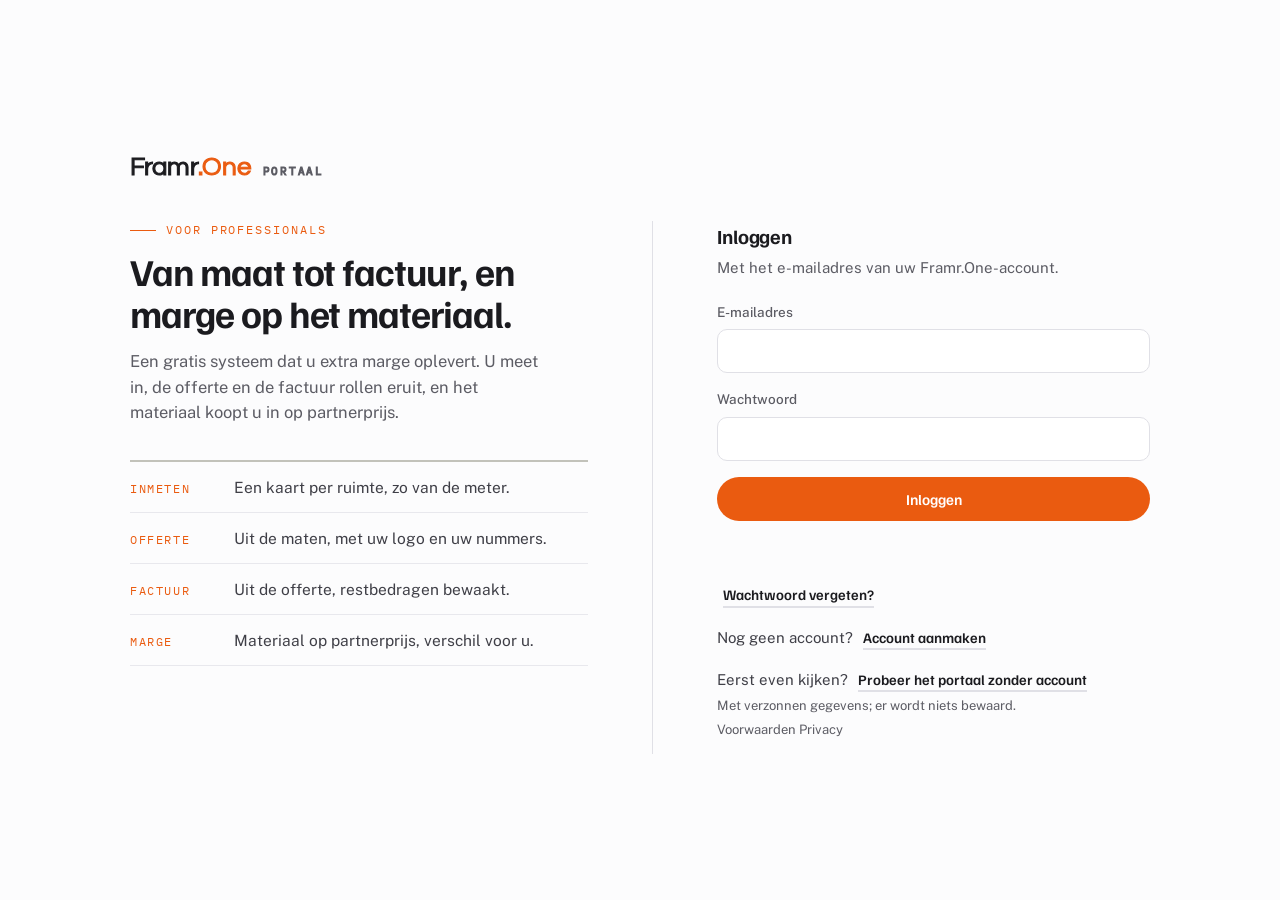
==== commit faa0bb82: "Publicatie Framr.One Portaal 3efe28ff" ====
--- a/app/index.html
+++ b/app/index.html
@@ -4,6 +4,10 @@
 <meta charset="utf-8">
 <meta name="viewport" content="width=device-width, initial-scale=1">
 <title>Framr.One Portaal</title>
+<!-- Het icoontje in het tabblad (Jelle, 17-10-2026), uit framr-site/beeldmerk/maak-beeldmerk.mjs. -->
+<link rel="icon" href="/app/favicon.ico" sizes="48x48">
+<link rel="icon" href="/app/icoon.svg" type="image/svg+xml">
+<link rel="apple-touch-icon" href="/app/apple-touch-icon.png">
 <link rel="preconnect" href="https://fonts.googleapis.com">
 <link rel="preconnect" href="https://fonts.gstatic.com" crossorigin>
 <link href="https://fonts.googleapis.com/css2?family=Familjen+Grotesk:wght@500;600;700&family=Questrial&family=Public+Sans:wght@400;500;600&family=IBM+Plex+Mono:wght@400;500&display=swap" rel="stylesheet">
--- a/app/framr.css
+++ b/app/framr.css
@@ -156,6 +156,20 @@
 /* De naam is de weg naar binnen: een dunne streep eronder zegt dat, ook zonder muis. */
 .fr-rij .hoofd a { border-bottom: 1.5px solid var(--lijn); padding-bottom: 1px; transition: border-color .12s; }
 .fr-rij .hoofd a:hover { color: var(--inkt); border-bottom-color: var(--oranje); }
+
+/* De hele rij is de weg naar binnen, niet alleen de naam.
+
+   Myron liep hier tegenaan in zijn testronde (20-09-2026): je mikt op een woord van twee
+   centimeter terwijl de rij de volle breedte heeft, en de rij licht bij het aanwijzen al op alsof
+   hij klikbaar is. Dat beloofde het scherm dus al zonder het waar te maken.
+
+   Het is een overlay op de bestaande link en geen tweede link: zo blijft er een naam om met het
+   toetsenbord te bereiken en een voorleesprogramma leest er niet dubbel. Alles wat zelf een
+   handeling draagt (de knoppen achteraan, het puntjesmenu, een keuzelijst in een rij) gaat er
+   met een eigen stapel bovenop, anders vangt de overlay die klikken op. */
+.fr-rij .hoofd a::after { content: ""; position: absolute; inset: 0; z-index: 1; }
+.fr-rij .rechts, .fr-rij .fr-meer, .fr-rij .fr-actie, .fr-rij button, .fr-rij select, .fr-rij input,
+.fr-rij .sub a, .fr-rij label { position: relative; z-index: 2; }
 .fr-rij .sub { color: var(--tekst); font-size: 15px; }
 .fr-rij .sub .wie { color: var(--inkt); }
 .fr-rij .sub .waar { color: var(--label); }
@@ -241,8 +255,14 @@
 .fr-meer-lijst .fr-knop:hover { background: var(--oranje-zacht); color: var(--inkt); border: 0; }
 .fr-knop[disabled] { opacity: .5; cursor: default; }
 
-/* Een rij losse keuzeknoppen, zoals de stappen van een klus. */
+/* Een rij losse keuzeknoppen, zoals de vloeren in een calculatie. */
 .fr-chips { display: flex; gap: 8px; flex-wrap: wrap; align-items: center; margin-bottom: 8px; }
+
+/* De onderdelen van een klus: een vinklijst die pas verschijnt vanuit het puntjesmenu en er als
+   instelling uitziet, niet als de weg naar het inmeten. */
+.fr-onderdelen .fr-blokkop { margin-top: 24px; }
+.fr-onderdelen .fr-checklist { grid-template-columns: repeat(auto-fit, minmax(180px, 1fr)); gap: 0 28px; max-width: 720px; }
+.fr-onderdelen .fr-checklist label { border-bottom: 0; padding: 6px 0; }
 .fr-knoppenrij { display: flex; gap: 10px; flex-wrap: wrap; align-items: center; margin-top: 8px; }
 
 /* ---------- de snelkaarten en de schakels ---------- */
@@ -365,6 +385,12 @@
 .fr-inlog__vak .fr-knop { width: 100%; }
 .fr-inlog__nieuw { margin: 18px 0 0; font-size: 15px; color: var(--tekst); }
 .fr-inlog__nieuw .fr-actie { margin-left: 6px; }
+.fr-inlog__juridisch { display: flex; gap: 16px; margin-top: 28px; }
+.fr-inlog__juridisch a { color: var(--label); }
+/* Het akkoord bij het aanmelden: vinkje en zin naast elkaar, niet onder elkaar zoals een veld. */
+.fr-form label.fr-akkoord { flex-direction: row; align-items: flex-start; gap: 10px; flex-basis: 100%; font-weight: 400; font-size: 14.5px; color: var(--tekst); margin-top: 6px; }
+.fr-form label.fr-akkoord input { flex: none; margin-top: 2px; }
+.fr-form label.fr-akkoord a { color: inherit; text-decoration: underline; }
 
 /* Op een telefoon komt het formulier boven het verhaal te staan. Wie terugkomt wil inloggen en
    niet eerst langs de uitleg scrollen; wie nieuw is leest gewoon door. */
@@ -386,6 +412,29 @@
 }
 .fr-form { display: flex; flex-direction: column; gap: 16px; margin-top: 22px; max-width: 560px; }
 .fr-form-breed { max-width: none; }
+
+/* ---------- invullen met het vel ernaast ---------- */
+
+/* Keuze van Jelle, 17-09-2026: een offerte hoort zichtbaar te zijn terwijl je hem invult, want dan
+   zie je meteen het resultaat van wat je intikt. Links vul je in, rechts loopt het vel mee; het
+   vel blijft staan als de invulkolom langer wordt. Op een smal scherm valt het vel eronder, want
+   twee kolommen naast elkaar worden daar allebei onleesbaar. */
+.fr-werkblad { display: flex; gap: 44px; align-items: flex-start; }
+.fr-invullen { flex: 1 1 520px; min-width: 0; }
+.fr-meekijk { flex: 1 1 440px; min-width: 0; position: sticky; top: 28px; }
+.fr-meekijk-kop {
+  font-family: var(--mono); font-size: 10.5px; letter-spacing: .1em; text-transform: uppercase;
+  color: var(--stil); margin: 30px 0 12px;
+}
+.fr-meekijk .fr-hint { margin-top: 14px; }
+/* Het blad mag breder worden zodra er een vel naast staat; op 1200 werd allebei de helften te
+   smal en bleef er op een breed scherm een leeg vlak over. */
+.fr-inhoud:has(.fr-werkblad) { max-width: 1760px; }
+
+@media (max-width: 1180px) {
+  .fr-werkblad { flex-direction: column; gap: 8px; }
+  .fr-meekijk { position: static; width: 100%; }
+}
 .fr-form label { display: flex; flex-direction: column; gap: 7px; font-size: 13.5px; font-weight: 500; color: var(--label); flex: 1 1 200px; min-width: 120px; }
 /* Een label dat recht onder het vorige staat hoort zo hoog te zijn als zijn inhoud. De regel
    hierboven (flex: 1 1 200px) is bedoeld voor labels die naast elkaar in een rij staan; in een
@@ -459,7 +508,8 @@
 .fr-zoneruimtes:empty { min-height: 0; }
 
 /* De knoppen bij een ruimte of een verdieping zijn woorden met een streep eronder, geen knoppen:
-   Anders dan de rest, Niet rechthoekig, Plint aanpassen, Weg. Alleen de hoofdknop blijft een knop. */
+   Uitrekenen en Andere vloer of ondergrond (en Plint per wand bij een oude inmeting met wanden).
+   Alleen de hoofdknop blijft een knop. */
 .fr-ruimtevoet .fr-knop.klein.tweede, .fr-zonekop .fr-knop.klein.tweede, .fr-geo .fr-knop.klein.tweede,
 .fr-afwijk .fr-knop.klein.tweede, #im-vloerdeel > .fr-knoppenrij .fr-knop.klein.tweede,
 #im-kozijndeel > .fr-knoppenrij .fr-knop.klein.tweede, #im-vastdeel .fr-knoppenrij .fr-knop.klein.tweede,
@@ -472,6 +522,23 @@
 #im-kozijndeel > .fr-knoppenrij .fr-knop.klein.tweede:hover, #im-vastdeel .fr-knoppenrij .fr-knop.klein.tweede:hover,
 .fr-werkregel .fr-knop.klein.tweede:hover { color: var(--inkt); border-bottom-color: var(--oranje); background: transparent; }
 .fr-ruimtevoet .fr-knoppenrij { margin: 0; gap: 22px; }
+/* De knop waarvan het paneel open staat licht op, en blijft zijn eigen naam houden: zo zie je
+   welk paneel je voor je hebt, en sluit je het door nog een keer op dezelfde knop te drukken. */
+.fr-ruimtevoet .fr-knop.klein.tweede.aan, .fr-zonekop .fr-knop.klein.tweede.aan { color: var(--inkt); font-weight: 600; border-bottom-color: var(--oranje); }
+
+/* Het kruisje: verwijderen of sluiten, zonder het woord Weg. Rond, stil, en pas donker als je
+   eroverheen gaat. In de hoek van een ruimte staat het rechtsboven, naast het nummer. */
+.fr-kruis { display: inline-flex; align-items: center; justify-content: center; width: 30px; height: 30px; flex: none; padding: 0; border: 1px solid transparent; border-radius: 999px; background: transparent; color: var(--stil); cursor: pointer; transition: background .12s, color .12s, border-color .12s; }
+.fr-kruis:hover { color: var(--inkt); background: var(--vlak); border-color: var(--lijn); }
+.fr-ruimte { position: relative; }
+.fr-kruis.hoek { position: absolute; top: 18px; right: 0; }
+.fr-veldrij .fr-kruis { align-self: center; margin-bottom: 4px; }
+.fr-werkregel .fr-kruis { align-self: flex-end; margin-bottom: 8px; }
+
+/* De kop van een paneel: wat het is, en een kruisje om het te sluiten. */
+.fr-paneelkop { display: flex; align-items: center; justify-content: space-between; gap: 12px; margin: 0 0 10px; }
+.fr-paneelkop .fr-eyebrow { color: var(--inkt); font-size: 11.5px; letter-spacing: .14em; }
+.fr-paneelkop .fr-eyebrow::before { background: var(--oranje); }
 #im-vloerdeel > .fr-knoppenrij, #im-kozijndeel > .fr-knoppenrij { gap: 22px; padding: 18px 0 4px; }
 .fr-werkregel { align-items: flex-end; }
 .fr-werkregel .fr-knop.klein.tweede { margin-bottom: 14px; }
@@ -523,6 +590,9 @@
    Een rij per vlak of per wand, met de onderbrekingen van een wand ingesprongen eronder. */
 .fr-geo .fr-vlak, .fr-geo .fr-wand { align-items: flex-end; padding: 10px 0; border-bottom: 1px solid var(--lijn-zacht); }
 .fr-geo .fr-vlak .maatje, .fr-geo .fr-wand .maatje { align-self: center; min-width: 80px; text-align: right; font-family: var(--mono); font-size: 13px; color: var(--label); }
+/* Erbij of eraf staat vast op het gedeelte, bepaald door de knop waarmee het is gezet. */
+.fr-geo .fr-vlak .teken { align-self: center; margin-bottom: 4px; min-width: 52px; text-align: center; font-family: var(--mono); font-size: 10.5px; letter-spacing: .1em; text-transform: uppercase; padding: 4px 8px; border-radius: 5px; border: 1px solid var(--lijn); color: var(--label); }
+.fr-geo .fr-vlak .teken.eraf { color: var(--oranje-donker); border-color: var(--oranje); }
 .fr-geo .fr-wand { display: flex; flex-direction: column; align-items: stretch; gap: 8px; }
 .fr-geo .fr-opening { margin-left: 24px; padding-left: 14px; border-left: 2px solid var(--lijn); align-items: flex-end; }
 .fr-geo .fr-seg.klein button { min-height: 36px; padding: 0 12px; }
@@ -545,7 +615,10 @@
 .fr-acc .kop { flex: 1 1 auto; flex-direction: row; align-items: center; gap: 10px; font-size: 16px; font-weight: 600; color: var(--inkt); flex-wrap: wrap; }
 .fr-acc .kop input { width: 20px; height: 20px; min-height: 0; accent-color: var(--oranje); }
 .fr-acc .advies { font-family: var(--mono); font-size: 10.5px; letter-spacing: .1em; text-transform: uppercase; color: var(--oranje-donker); border: 1px solid var(--oranje); border-radius: 5px; padding: 2px 7px; }
-.fr-acc:has(.kop input:not(:checked)) { opacity: .55; }
+/* Alleen het hoofdvinkje (het directe kind van de kop) maakt het blok grijs. Het vinkje "klant
+   levert" staat ook in die kop en staat bijna altijd uit; zonder de > lag er daardoor over elk
+   blok een waas, aan of uit (Myron, 30-09-2026). */
+.fr-acc:has(.kop > input:not(:checked)) { opacity: .55; }
 /* Per toebehoren: levert de klant het zelf. Klein en rechts, want het is de uitzondering. */
 .fr-acc .fr-acc-klant { margin-left: auto; font-family: var(--mono); font-size: 11px; letter-spacing: .08em; text-transform: uppercase; color: var(--label); font-weight: 400; display: inline-flex; flex: 0 0 auto; flex-direction: row; align-items: center; gap: 6px; min-width: 0; white-space: nowrap; }
 .fr-acc .fr-acc-klant input { width: 15px; height: 15px; }
@@ -568,6 +641,11 @@
 .fr-calc-tot { margin-top: 18px; padding: 18px 0 0; border-top: 2px solid var(--oranje); }
 .fr-calc-tot .regel { font-family: var(--mono); font-size: 12.5px; color: var(--label); line-height: 1.9; }
 .fr-calc-tot .regel.groen { color: var(--groen-tekst); }
+/* De korting voor de klant, met ons advies erbij (16-10-2026): een schuif in de totalen. */
+.fr-calc-tot .fr-klantkorting { display: block; margin: 8px 0 6px; color: var(--tekst); }
+.fr-calc-tot .fr-klantkorting b { color: var(--oranje); }
+.fr-calc-tot .fr-klantkorting input[type="range"] { display: block; width: 100%; margin: 6px 0 2px; accent-color: var(--oranje); }
+.fr-calc-tot .fr-klantkorting .fr-hint { display: block; font-family: inherit; line-height: 1.5; }
 /* Een regel met het bedrag aan de rechterkant, voor de btw-uitsplitsing op een factuur. */
 .fr-calc-tot .regel.tweekant { display: flex; justify-content: space-between; gap: 14px; font-variant-numeric: tabular-nums; }
 .fr-calc-tot .som { display: flex; justify-content: space-between; align-items: baseline; gap: 14px; padding: 10px 0 0; font-size: 15px; color: var(--tekst); }
@@ -713,3 +791,14 @@
   .fr-inhoud > *, .fr-meer[open] .fr-meer-lijst, .fr-melding, .fr-afwijk { animation: none; }
   .fr-knop:hover, .fr-knop:active, .fr-keuze:active, .fr-seg button:active { transform: none; }
 }
+
+/* De proefstand (12-10-2026): een band onderaan die zegt dat niets bewaard wordt, met de weg naar
+   een echt account. Het blad krijgt er ruimte voor, zodat de onderste knoppen bereikbaar blijven. */
+.fr-proefband { position: fixed; left: 0; right: 0; bottom: 0; z-index: 90; display: flex; flex-wrap: wrap; align-items: center;
+  justify-content: space-between; gap: 10px 18px; padding: 12px 22px; background: var(--inkt); color: #fff;
+  font-family: var(--lopend); font-size: 14px; line-height: 1.45; box-shadow: 0 -8px 24px rgba(27, 27, 31, .18); }
+.fr-proefband b { color: var(--oranje); font-weight: 600; }
+.fr-proefband-knoppen { display: flex; gap: 8px; flex-shrink: 0; }
+.fr-proefband .fr-knop.tweede { background: transparent; color: #fff; border-color: rgba(255, 255, 255, .45); }
+body:has(.fr-proefband) { padding-bottom: 78px; }
+.fr-inlog__noot { display: block; margin-top: 4px; font-size: 13px; color: var(--label); }
